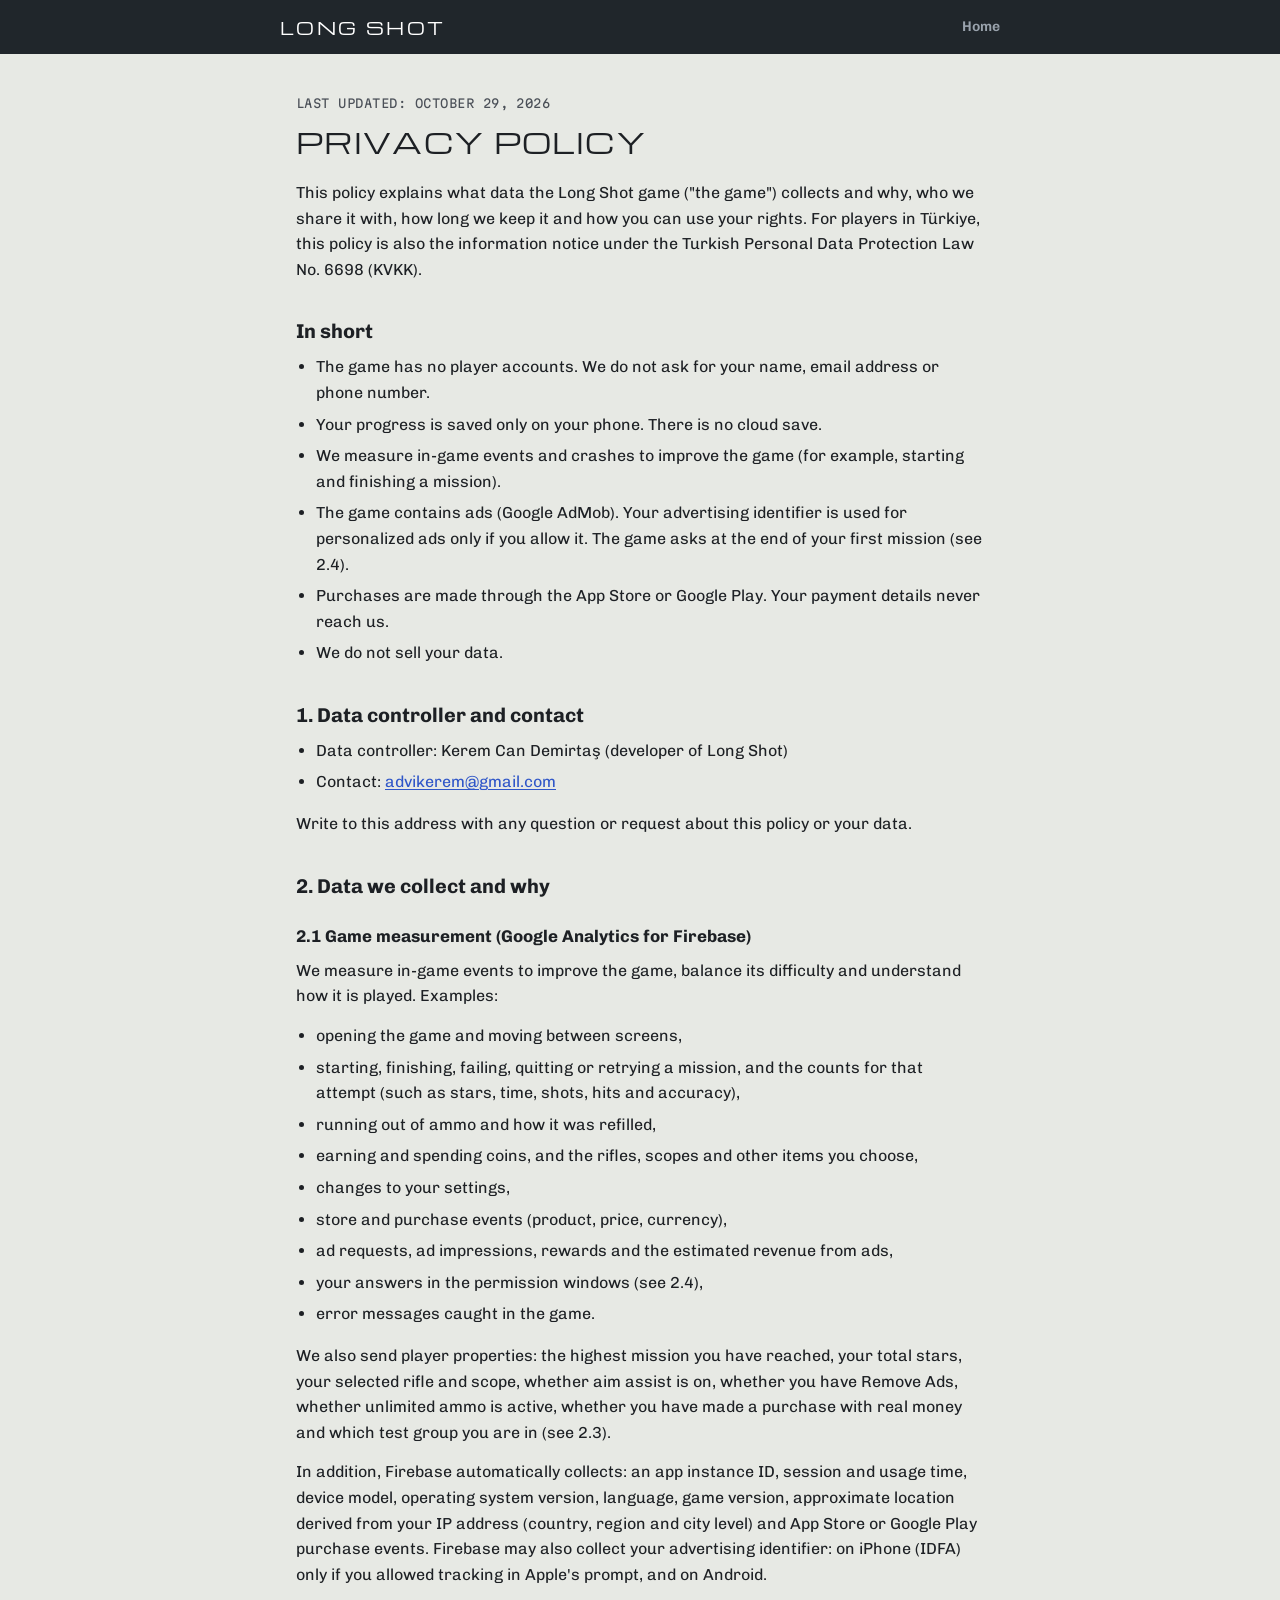
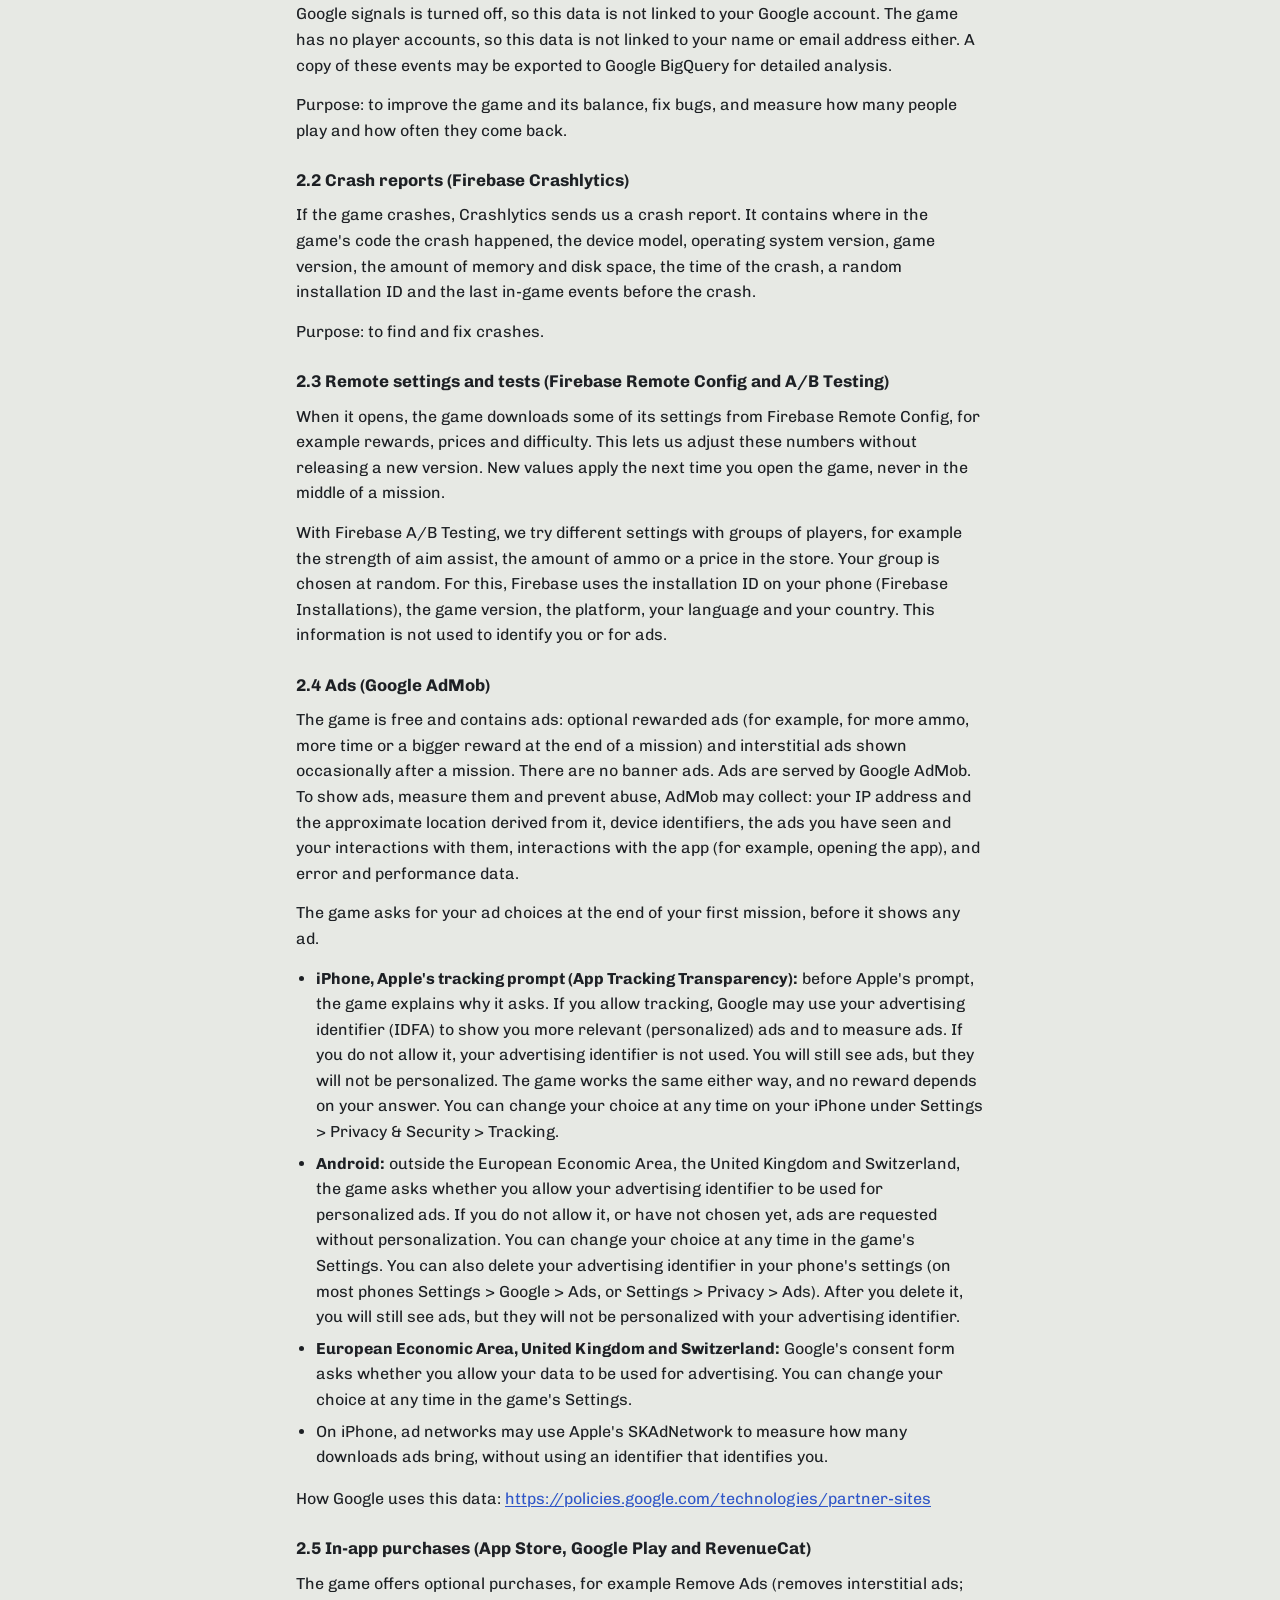
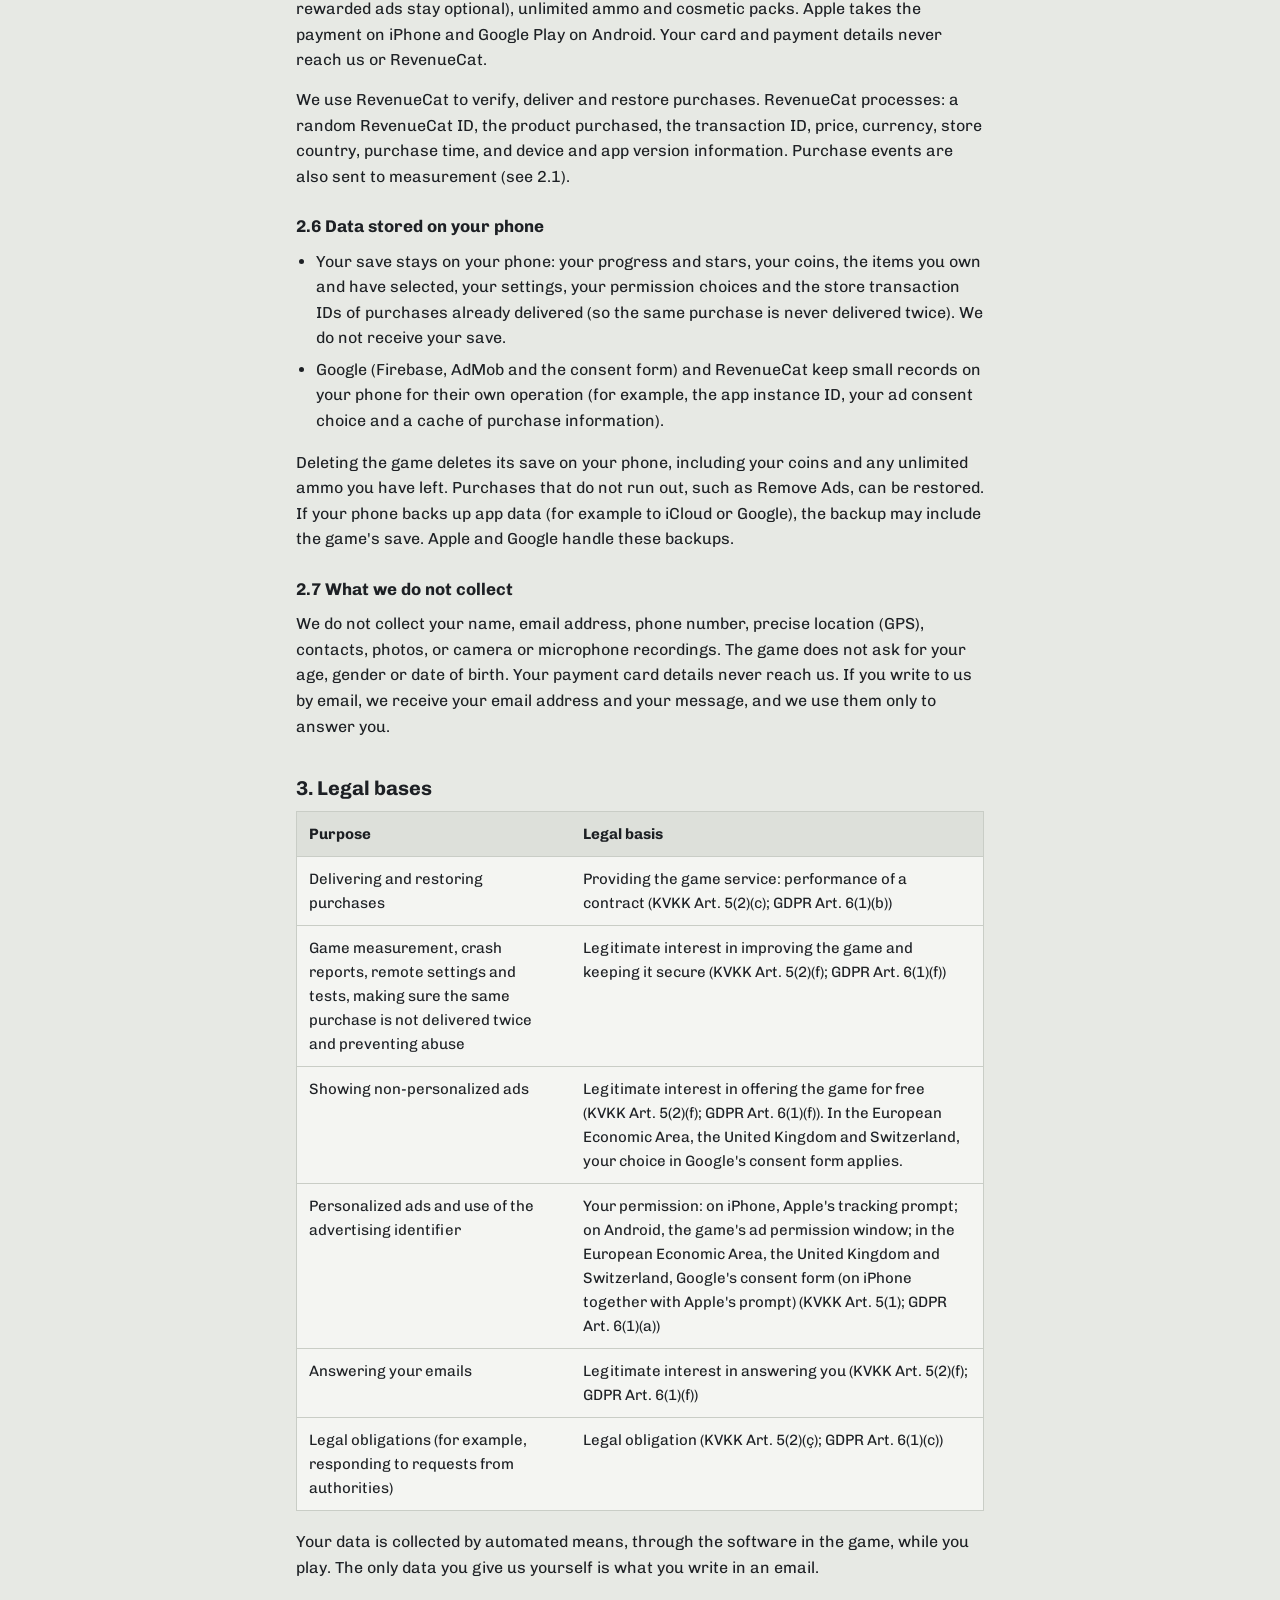
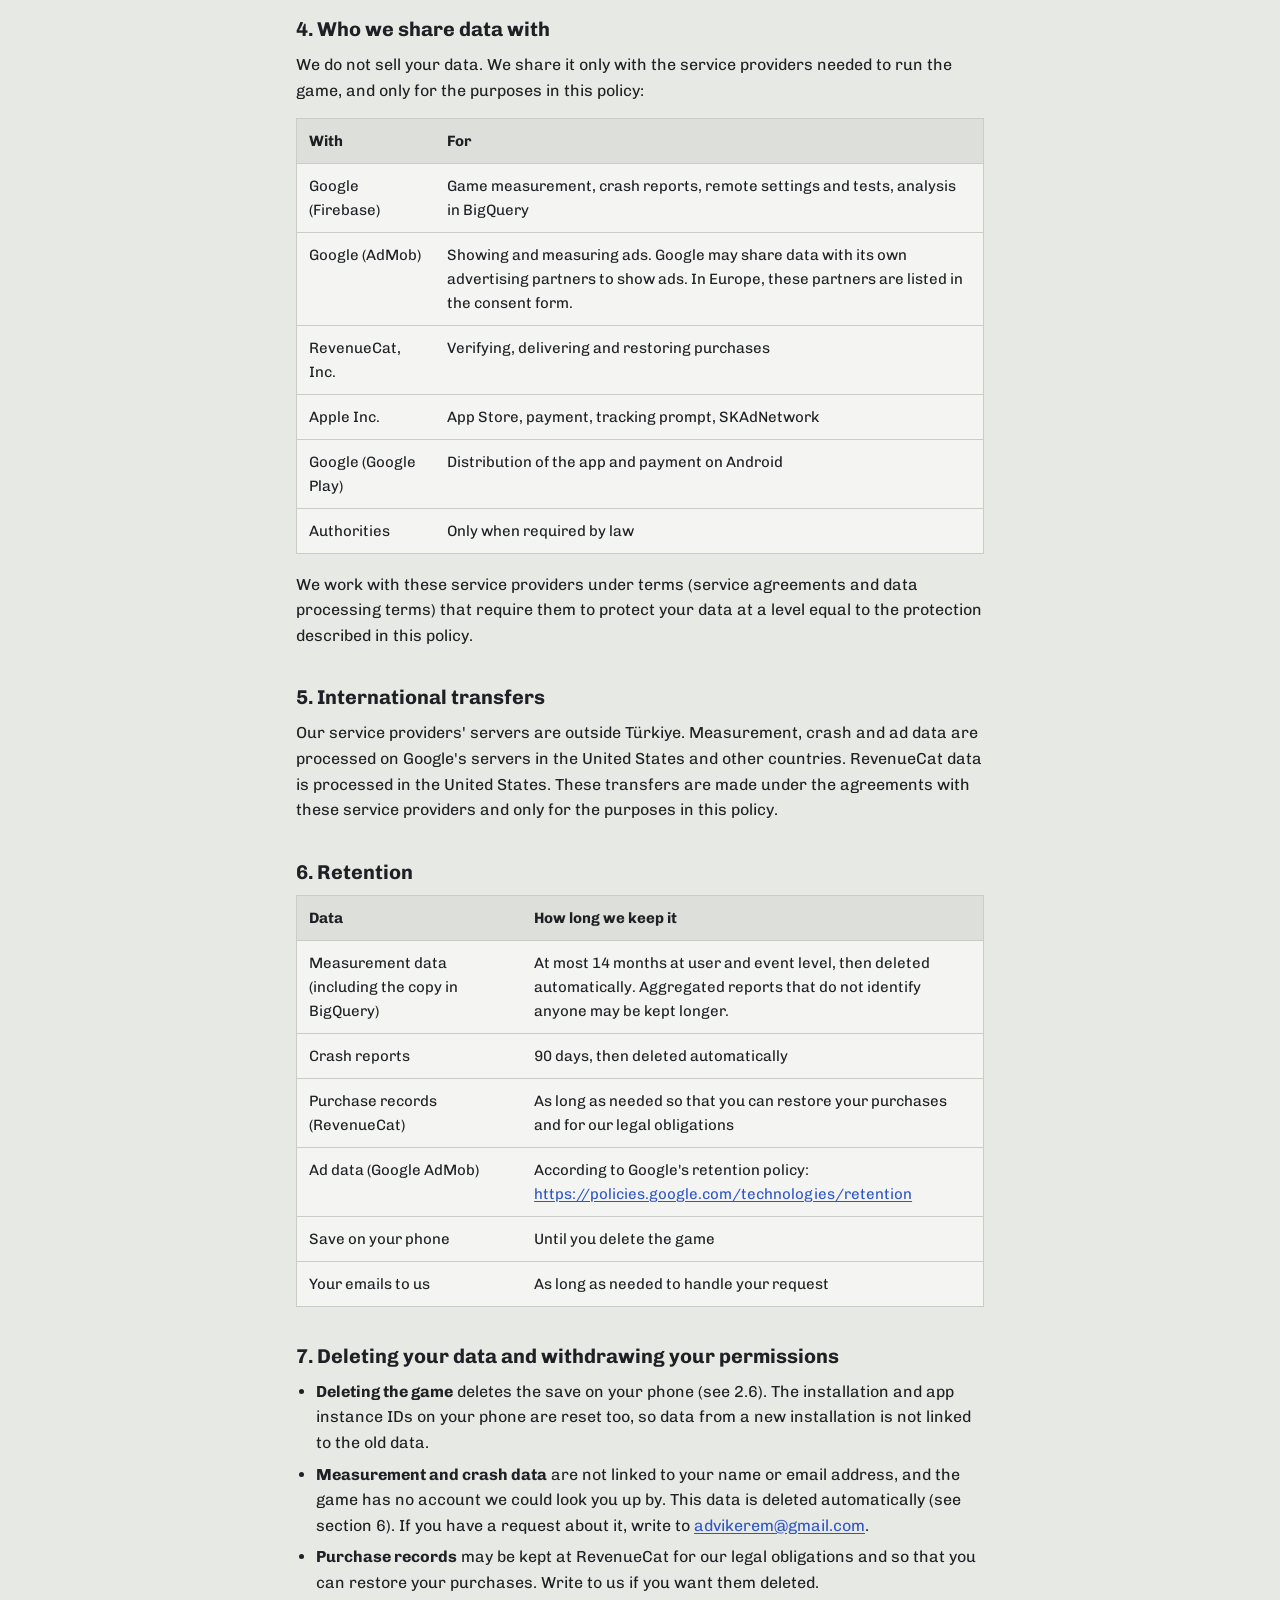
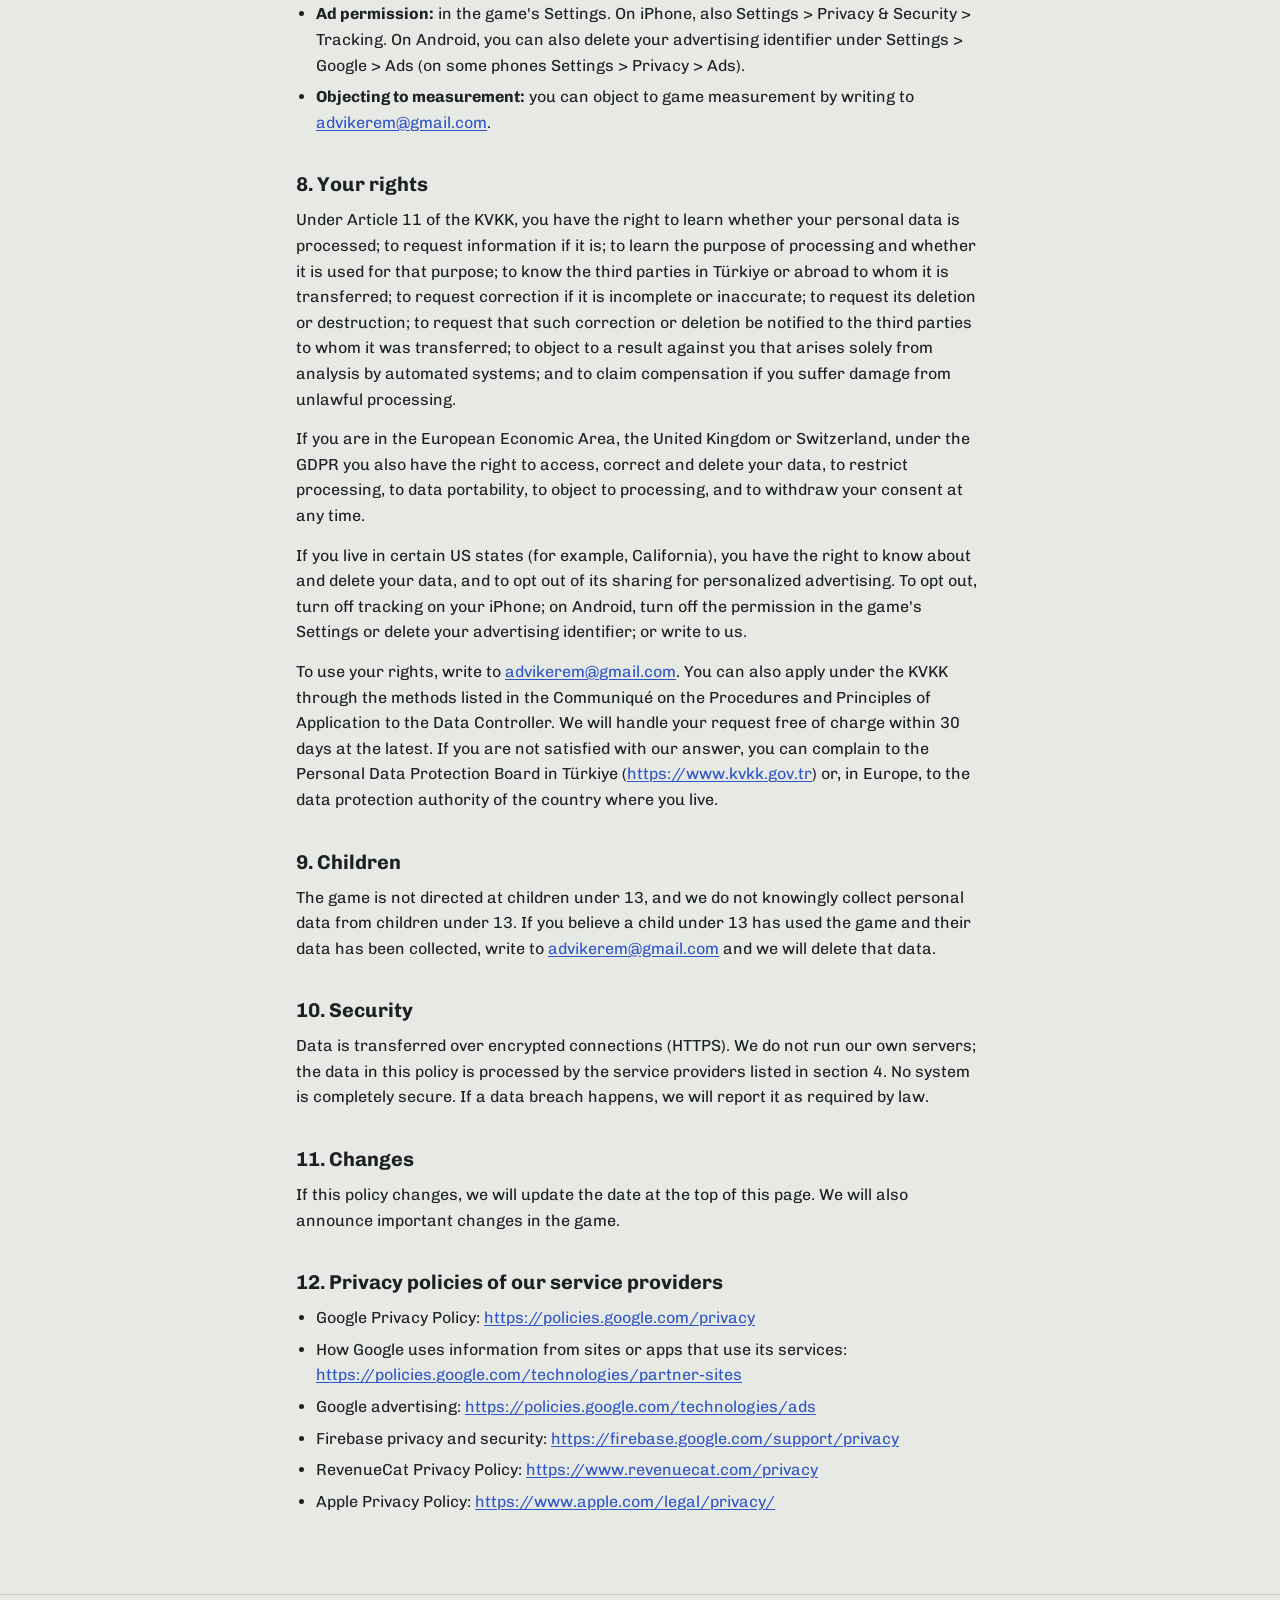
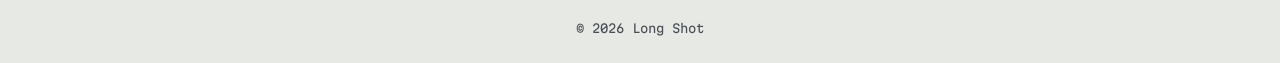
==== privacy.html @ 5db8bda0 "Long Shot belge sitesi: gizlilik, destek, künye Co-Authored-By: Claude Opus 5.5 <noreply@anthropic.c" ====
<!DOCTYPE html>
<html lang="en">
<head>
<meta charset="UTF-8">
<meta name="viewport" content="width=device-width, initial-scale=1, viewport-fit=cover">
<title>Long Shot Privacy Policy</title>
<link rel="preconnect" href="https://fonts.googleapis.com">
<link rel="preconnect" href="https://fonts.gstatic.com" crossorigin>
<link href="https://fonts.googleapis.com/css2?family=Chivo:wght@400;700&family=Martian+Mono:wght@400&family=Michroma&display=swap" rel="stylesheet">
<link rel="stylesheet" href="./style.css">
</head>
<body>
  <div class="topbar">
    <div class="topbar-inner">
      <a class="logo" href="./index.html">LONG SHOT</a>
      <a class="back" href="./index.html">Home</a>
    </div>
  </div>
  <div class="wrap">
    <p class="meta">Last updated: October 29, 2026</p>
    <h1>Privacy Policy</h1>
    <p>This policy explains what data the Long Shot game ("the game") collects and why, who we share it with, how long we keep it and how you can use your rights. For players in Türkiye, this policy is also the information notice under the Turkish Personal Data Protection Law No. 6698 (KVKK).</p>

    <h2>In short</h2>
    <ul>
      <li>The game has no player accounts. We do not ask for your name, email address or phone number.</li>
      <li>Your progress is saved only on your phone. There is no cloud save.</li>
      <li>We measure in-game events and crashes to improve the game (for example, starting and finishing a mission).</li>
      <li>The game contains ads (Google AdMob). Your advertising identifier is used for personalized ads only if you allow it. The game asks at the end of your first mission (see 2.4).</li>
      <li>Purchases are made through the App Store or Google Play. Your payment details never reach us.</li>
      <li>We do not sell your data.</li>
    </ul>

    <h2>1. Data controller and contact</h2>
    <ul>
      <li>Data controller: Kerem Can Demirtaş (developer of Long Shot)</li>
      <li>Contact: <a href="mailto:advikerem@gmail.com">advikerem@gmail.com</a></li>
    </ul>
    <p>Write to this address with any question or request about this policy or your data.</p>

    <h2>2. Data we collect and why</h2>

    <h3>2.1 Game measurement (Google Analytics for Firebase)</h3>
    <p>We measure in-game events to improve the game, balance its difficulty and understand how it is played. Examples:</p>
    <ul>
      <li>opening the game and moving between screens,</li>
      <li>starting, finishing, failing, quitting or retrying a mission, and the counts for that attempt (such as stars, time, shots, hits and accuracy),</li>
      <li>running out of ammo and how it was refilled,</li>
      <li>earning and spending coins, and the rifles, scopes and other items you choose,</li>
      <li>changes to your settings,</li>
      <li>store and purchase events (product, price, currency),</li>
      <li>ad requests, ad impressions, rewards and the estimated revenue from ads,</li>
      <li>your answers in the permission windows (see 2.4),</li>
      <li>error messages caught in the game.</li>
    </ul>
    <p>We also send player properties: the highest mission you have reached, your total stars, your selected rifle and scope, whether aim assist is on, whether you have Remove Ads, whether unlimited ammo is active, whether you have made a purchase with real money and which test group you are in (see 2.3).</p>
    <p>In addition, Firebase automatically collects: an app instance ID, session and usage time, device model, operating system version, language, game version, approximate location derived from your IP address (country, region and city level) and App Store or Google Play purchase events. Firebase may also collect your advertising identifier: on iPhone (IDFA) only if you allowed tracking in Apple's prompt, and on Android.</p>
    <p>Google signals is turned off, so this data is not linked to your Google account. The game has no player accounts, so this data is not linked to your name or email address either. A copy of these events may be exported to Google BigQuery for detailed analysis.</p>
    <p>Purpose: to improve the game and its balance, fix bugs, and measure how many people play and how often they come back.</p>

    <h3>2.2 Crash reports (Firebase Crashlytics)</h3>
    <p>If the game crashes, Crashlytics sends us a crash report. It contains where in the game's code the crash happened, the device model, operating system version, game version, the amount of memory and disk space, the time of the crash, a random installation ID and the last in-game events before the crash.</p>
    <p>Purpose: to find and fix crashes.</p>

    <h3>2.3 Remote settings and tests (Firebase Remote Config and A/B Testing)</h3>
    <p>When it opens, the game downloads some of its settings from Firebase Remote Config, for example rewards, prices and difficulty. This lets us adjust these numbers without releasing a new version. New values apply the next time you open the game, never in the middle of a mission.</p>
    <p>With Firebase A/B Testing, we try different settings with groups of players, for example the strength of aim assist, the amount of ammo or a price in the store. Your group is chosen at random. For this, Firebase uses the installation ID on your phone (Firebase Installations), the game version, the platform, your language and your country. This information is not used to identify you or for ads.</p>

    <h3>2.4 Ads (Google AdMob)</h3>
    <p>The game is free and contains ads: optional rewarded ads (for example, for more ammo, more time or a bigger reward at the end of a mission) and interstitial ads shown occasionally after a mission. There are no banner ads. Ads are served by Google AdMob. To show ads, measure them and prevent abuse, AdMob may collect: your IP address and the approximate location derived from it, device identifiers, the ads you have seen and your interactions with them, interactions with the app (for example, opening the app), and error and performance data.</p>
    <p>The game asks for your ad choices at the end of your first mission, before it shows any ad.</p>
    <ul>
      <li><strong>iPhone, Apple's tracking prompt (App Tracking Transparency):</strong> before Apple's prompt, the game explains why it asks. If you allow tracking, Google may use your advertising identifier (IDFA) to show you more relevant (personalized) ads and to measure ads. If you do not allow it, your advertising identifier is not used. You will still see ads, but they will not be personalized. The game works the same either way, and no reward depends on your answer. You can change your choice at any time on your iPhone under Settings &gt; Privacy &amp; Security &gt; Tracking.</li>
      <li><strong>Android:</strong> outside the European Economic Area, the United Kingdom and Switzerland, the game asks whether you allow your advertising identifier to be used for personalized ads. If you do not allow it, or have not chosen yet, ads are requested without personalization. You can change your choice at any time in the game's Settings. You can also delete your advertising identifier in your phone's settings (on most phones Settings &gt; Google &gt; Ads, or Settings &gt; Privacy &gt; Ads). After you delete it, you will still see ads, but they will not be personalized with your advertising identifier.</li>
      <li><strong>European Economic Area, United Kingdom and Switzerland:</strong> Google's consent form asks whether you allow your data to be used for advertising. You can change your choice at any time in the game's Settings.</li>
      <li>On iPhone, ad networks may use Apple's SKAdNetwork to measure how many downloads ads bring, without using an identifier that identifies you.</li>
    </ul>
    <p>How Google uses this data: <a href="https://policies.google.com/technologies/partner-sites">https://policies.google.com/technologies/partner-sites</a></p>

    <h3>2.5 In-app purchases (App Store, Google Play and RevenueCat)</h3>
    <p>The game offers optional purchases, for example Remove Ads (removes interstitial ads; rewarded ads stay optional), unlimited ammo and cosmetic packs. Apple takes the payment on iPhone and Google Play on Android. Your card and payment details never reach us or RevenueCat.</p>
    <p>We use RevenueCat to verify, deliver and restore purchases. RevenueCat processes: a random RevenueCat ID, the product purchased, the transaction ID, price, currency, store country, purchase time, and device and app version information. Purchase events are also sent to measurement (see 2.1).</p>

    <h3>2.6 Data stored on your phone</h3>
    <ul>
      <li>Your save stays on your phone: your progress and stars, your coins, the items you own and have selected, your settings, your permission choices and the store transaction IDs of purchases already delivered (so the same purchase is never delivered twice). We do not receive your save.</li>
      <li>Google (Firebase, AdMob and the consent form) and RevenueCat keep small records on your phone for their own operation (for example, the app instance ID, your ad consent choice and a cache of purchase information).</li>
    </ul>
    <p>Deleting the game deletes its save on your phone, including your coins and any unlimited ammo you have left. Purchases that do not run out, such as Remove Ads, can be restored. If your phone backs up app data (for example to iCloud or Google), the backup may include the game's save. Apple and Google handle these backups.</p>

    <h3>2.7 What we do not collect</h3>
    <p>We do not collect your name, email address, phone number, precise location (GPS), contacts, photos, or camera or microphone recordings. The game does not ask for your age, gender or date of birth. Your payment card details never reach us. If you write to us by email, we receive your email address and your message, and we use them only to answer you.</p>

    <h2>3. Legal bases</h2>
    <div class="tablewrap"><table>
      <thead><tr><th>Purpose</th><th>Legal basis</th></tr></thead>
      <tbody>
        <tr><td>Delivering and restoring purchases</td><td>Providing the game service: performance of a contract (KVKK Art. 5(2)(c); GDPR Art. 6(1)(b))</td></tr>
        <tr><td>Game measurement, crash reports, remote settings and tests, making sure the same purchase is not delivered twice and preventing abuse</td><td>Legitimate interest in improving the game and keeping it secure (KVKK Art. 5(2)(f); GDPR Art. 6(1)(f))</td></tr>
        <tr><td>Showing non-personalized ads</td><td>Legitimate interest in offering the game for free (KVKK Art. 5(2)(f); GDPR Art. 6(1)(f)). In the European Economic Area, the United Kingdom and Switzerland, your choice in Google's consent form applies.</td></tr>
        <tr><td>Personalized ads and use of the advertising identifier</td><td>Your permission: on iPhone, Apple's tracking prompt; on Android, the game's ad permission window; in the European Economic Area, the United Kingdom and Switzerland, Google's consent form (on iPhone together with Apple's prompt) (KVKK Art. 5(1); GDPR Art. 6(1)(a))</td></tr>
        <tr><td>Answering your emails</td><td>Legitimate interest in answering you (KVKK Art. 5(2)(f); GDPR Art. 6(1)(f))</td></tr>
        <tr><td>Legal obligations (for example, responding to requests from authorities)</td><td>Legal obligation (KVKK Art. 5(2)(ç); GDPR Art. 6(1)(c))</td></tr>
      </tbody>
    </table></div>
    <p>Your data is collected by automated means, through the software in the game, while you play. The only data you give us yourself is what you write in an email.</p>

    <h2>4. Who we share data with</h2>
    <p>We do not sell your data. We share it only with the service providers needed to run the game, and only for the purposes in this policy:</p>
    <div class="tablewrap"><table>
      <thead><tr><th>With</th><th>For</th></tr></thead>
      <tbody>
        <tr><td>Google (Firebase)</td><td>Game measurement, crash reports, remote settings and tests, analysis in BigQuery</td></tr>
        <tr><td>Google (AdMob)</td><td>Showing and measuring ads. Google may share data with its own advertising partners to show ads. In Europe, these partners are listed in the consent form.</td></tr>
        <tr><td>RevenueCat, Inc.</td><td>Verifying, delivering and restoring purchases</td></tr>
        <tr><td>Apple Inc.</td><td>App Store, payment, tracking prompt, SKAdNetwork</td></tr>
        <tr><td>Google (Google Play)</td><td>Distribution of the app and payment on Android</td></tr>
        <tr><td>Authorities</td><td>Only when required by law</td></tr>
      </tbody>
    </table></div>
    <p>We work with these service providers under terms (service agreements and data processing terms) that require them to protect your data at a level equal to the protection described in this policy.</p>

    <h2>5. International transfers</h2>
    <p>Our service providers' servers are outside Türkiye. Measurement, crash and ad data are processed on Google's servers in the United States and other countries. RevenueCat data is processed in the United States. These transfers are made under the agreements with these service providers and only for the purposes in this policy.</p>

    <h2>6. Retention</h2>
    <div class="tablewrap"><table>
      <thead><tr><th>Data</th><th>How long we keep it</th></tr></thead>
      <tbody>
        <tr><td>Measurement data (including the copy in BigQuery)</td><td>At most 14 months at user and event level, then deleted automatically. Aggregated reports that do not identify anyone may be kept longer.</td></tr>
        <tr><td>Crash reports</td><td>90 days, then deleted automatically</td></tr>
        <tr><td>Purchase records (RevenueCat)</td><td>As long as needed so that you can restore your purchases and for our legal obligations</td></tr>
        <tr><td>Ad data (Google AdMob)</td><td>According to Google's retention policy: <a href="https://policies.google.com/technologies/retention">https://policies.google.com/technologies/retention</a></td></tr>
        <tr><td>Save on your phone</td><td>Until you delete the game</td></tr>
        <tr><td>Your emails to us</td><td>As long as needed to handle your request</td></tr>
      </tbody>
    </table></div>

    <h2>7. Deleting your data and withdrawing your permissions</h2>
    <ul>
      <li><strong>Deleting the game</strong> deletes the save on your phone (see 2.6). The installation and app instance IDs on your phone are reset too, so data from a new installation is not linked to the old data.</li>
      <li><strong>Measurement and crash data</strong> are not linked to your name or email address, and the game has no account we could look you up by. This data is deleted automatically (see section 6). If you have a request about it, write to <a href="mailto:advikerem@gmail.com">advikerem@gmail.com</a>.</li>
      <li><strong>Purchase records</strong> may be kept at RevenueCat for our legal obligations and so that you can restore your purchases. Write to us if you want them deleted.</li>
      <li><strong>Ad permission:</strong> in the game's Settings. On iPhone, also Settings &gt; Privacy &amp; Security &gt; Tracking. On Android, you can also delete your advertising identifier under Settings &gt; Google &gt; Ads (on some phones Settings &gt; Privacy &gt; Ads).</li>
      <li><strong>Objecting to measurement:</strong> you can object to game measurement by writing to <a href="mailto:advikerem@gmail.com">advikerem@gmail.com</a>.</li>
    </ul>

    <h2>8. Your rights</h2>
    <p>Under Article 11 of the KVKK, you have the right to learn whether your personal data is processed; to request information if it is; to learn the purpose of processing and whether it is used for that purpose; to know the third parties in Türkiye or abroad to whom it is transferred; to request correction if it is incomplete or inaccurate; to request its deletion or destruction; to request that such correction or deletion be notified to the third parties to whom it was transferred; to object to a result against you that arises solely from analysis by automated systems; and to claim compensation if you suffer damage from unlawful processing.</p>
    <p>If you are in the European Economic Area, the United Kingdom or Switzerland, under the GDPR you also have the right to access, correct and delete your data, to restrict processing, to data portability, to object to processing, and to withdraw your consent at any time.</p>
    <p>If you live in certain US states (for example, California), you have the right to know about and delete your data, and to opt out of its sharing for personalized advertising. To opt out, turn off tracking on your iPhone; on Android, turn off the permission in the game's Settings or delete your advertising identifier; or write to us.</p>
    <p>To use your rights, write to <a href="mailto:advikerem@gmail.com">advikerem@gmail.com</a>. You can also apply under the KVKK through the methods listed in the Communiqué on the Procedures and Principles of Application to the Data Controller. We will handle your request free of charge within 30 days at the latest. If you are not satisfied with our answer, you can complain to the Personal Data Protection Board in Türkiye (<a href="https://www.kvkk.gov.tr">https://www.kvkk.gov.tr</a>) or, in Europe, to the data protection authority of the country where you live.</p>

    <h2>9. Children</h2>
    <p>The game is not directed at children under 13, and we do not knowingly collect personal data from children under 13. If you believe a child under 13 has used the game and their data has been collected, write to <a href="mailto:advikerem@gmail.com">advikerem@gmail.com</a> and we will delete that data.</p>

    <h2>10. Security</h2>
    <p>Data is transferred over encrypted connections (HTTPS). We do not run our own servers; the data in this policy is processed by the service providers listed in section 4. No system is completely secure. If a data breach happens, we will report it as required by law.</p>

    <h2>11. Changes</h2>
    <p>If this policy changes, we will update the date at the top of this page. We will also announce important changes in the game.</p>

    <h2>12. Privacy policies of our service providers</h2>
    <ul>
      <li>Google Privacy Policy: <a href="https://policies.google.com/privacy">https://policies.google.com/privacy</a></li>
      <li>How Google uses information from sites or apps that use its services: <a href="https://policies.google.com/technologies/partner-sites">https://policies.google.com/technologies/partner-sites</a></li>
      <li>Google advertising: <a href="https://policies.google.com/technologies/ads">https://policies.google.com/technologies/ads</a></li>
      <li>Firebase privacy and security: <a href="https://firebase.google.com/support/privacy">https://firebase.google.com/support/privacy</a></li>
      <li>RevenueCat Privacy Policy: <a href="https://www.revenuecat.com/privacy">https://www.revenuecat.com/privacy</a></li>
      <li>Apple Privacy Policy: <a href="https://www.apple.com/legal/privacy/">https://www.apple.com/legal/privacy/</a></li>
    </ul>
  </div>
  <footer>© 2026 Long Shot</footer>
</body>
</html>
---- style.css ----
:root{
  --kagit:#e7e9e4;
  --kagit-acik:#f4f5f2;
  --cizgi:#c9cdc6;
  --murekkep:#1d2024;
  --soluk:#4b5058;
  --plaka:#20262b;
  --titan:#9aa3ad;
  --kobalt:#2f56c8;
  --fD:"Michroma",Arial,sans-serif;
  --fU:"Chivo","Helvetica Neue",Arial,sans-serif;
  --fM:"Martian Mono",ui-monospace,Menlo,monospace;
}
*{box-sizing:border-box;margin:0;padding:0}
html{-webkit-text-size-adjust:100%}
body{font-family:var(--fU);background:var(--kagit);color:var(--murekkep);line-height:1.6;min-height:100vh;display:flex;flex-direction:column}
.topbar{background:var(--plaka);padding:16px max(16px,env(safe-area-inset-right)) 16px max(16px,env(safe-area-inset-left))}
.topbar-inner{max-width:720px;margin:0 auto;display:flex;align-items:center;justify-content:space-between;gap:16px}
.logo{font-family:var(--fD);font-size:17px;letter-spacing:.14em;color:#fff;text-decoration:none;line-height:1}
.back{font-size:14px;color:var(--titan);text-decoration:none;font-weight:600}
.back:hover{color:#fff}
.wrap{max-width:720px;margin:0 auto;padding:40px max(16px,env(safe-area-inset-right)) 64px max(16px,env(safe-area-inset-left));width:100%;flex:1}
h1{font-family:var(--fD);font-weight:400;font-size:clamp(21px,5.6vw,28px);letter-spacing:.04em;text-transform:uppercase;line-height:1.3;margin-bottom:20px}
h2{font-size:20px;font-weight:700;margin-top:36px;margin-bottom:10px;line-height:1.3}
h3{font-size:17px;font-weight:700;margin-top:24px;margin-bottom:8px}
p{font-size:16px;margin-bottom:14px}
ul{margin:0 0 16px 20px}
li{font-size:16px;margin-bottom:6px}
a{color:var(--kobalt);text-decoration:underline;text-underline-offset:2px;overflow-wrap:anywhere}
strong{font-weight:700}
.meta{font-family:var(--fM);font-size:12px;letter-spacing:.04em;color:var(--soluk);margin-bottom:10px;text-transform:uppercase}
.lede{font-size:17px;color:var(--soluk);margin-bottom:8px}
.tablewrap{overflow-x:auto;margin:8px 0 18px}
table{border-collapse:collapse;width:100%;font-size:15px;background:var(--kagit-acik);border:1px solid var(--cizgi)}
th,td{text-align:left;vertical-align:top;padding:10px 12px;border-bottom:1px solid var(--cizgi)}
th{font-weight:700;background:#dde0da}
.cards{display:grid;gap:12px;margin:28px 0}
.card{background:var(--kagit-acik);border:1px solid var(--cizgi);border-radius:4px;padding:20px;text-decoration:none;color:inherit;display:flex;align-items:center;gap:14px}
.card:hover{border-color:var(--murekkep)}
.card-text{flex:1}
.card h2{font-size:17px;margin:0 0 2px}
.card p{font-size:14px;color:var(--soluk);margin:0}
.arrow{font-size:20px;color:var(--soluk)}
.mail{display:inline-block;background:var(--plaka);color:#fff;text-decoration:none;border-radius:4px;padding:14px 20px;margin:8px 0 24px;font-weight:700}
.mail small{display:block;font-family:var(--fM);color:var(--titan);font-weight:400;font-size:13px;margin-top:2px}
.qa{margin-bottom:18px}
.credit{list-style:none;margin:0 0 8px 0}
.credit li{background:var(--kagit-acik);border:1px solid var(--cizgi);border-radius:4px;padding:12px 14px;margin-bottom:8px;font-size:15px}
.credit .t{font-weight:700}
.credit .src{display:block;font-family:var(--fM);font-size:12px;margin-top:2px}
.credit .lic{display:block;color:var(--soluk);font-size:14px}
.note{font-size:15px;color:var(--soluk)}
footer{margin-top:auto;padding:24px 16px;text-align:center;color:var(--soluk);font-family:var(--fM);font-size:12px;border-top:1px solid var(--cizgi)}
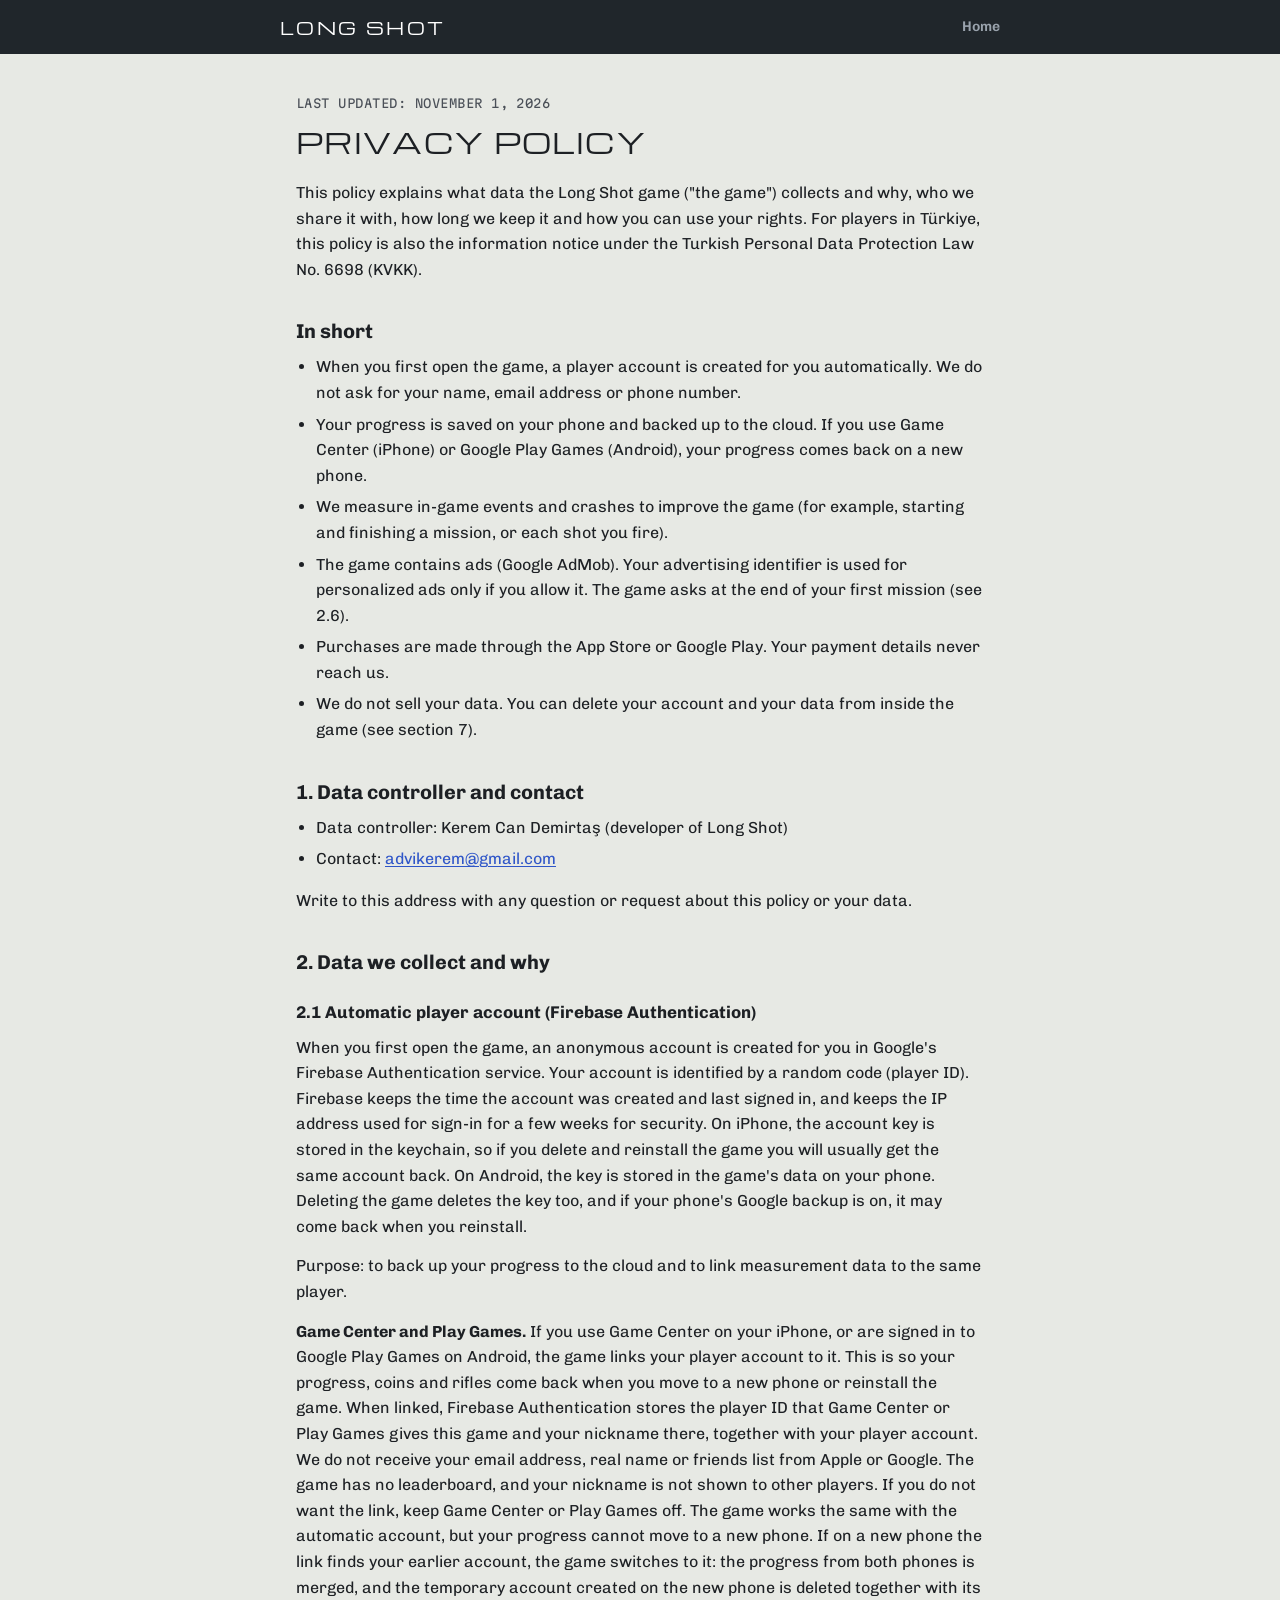
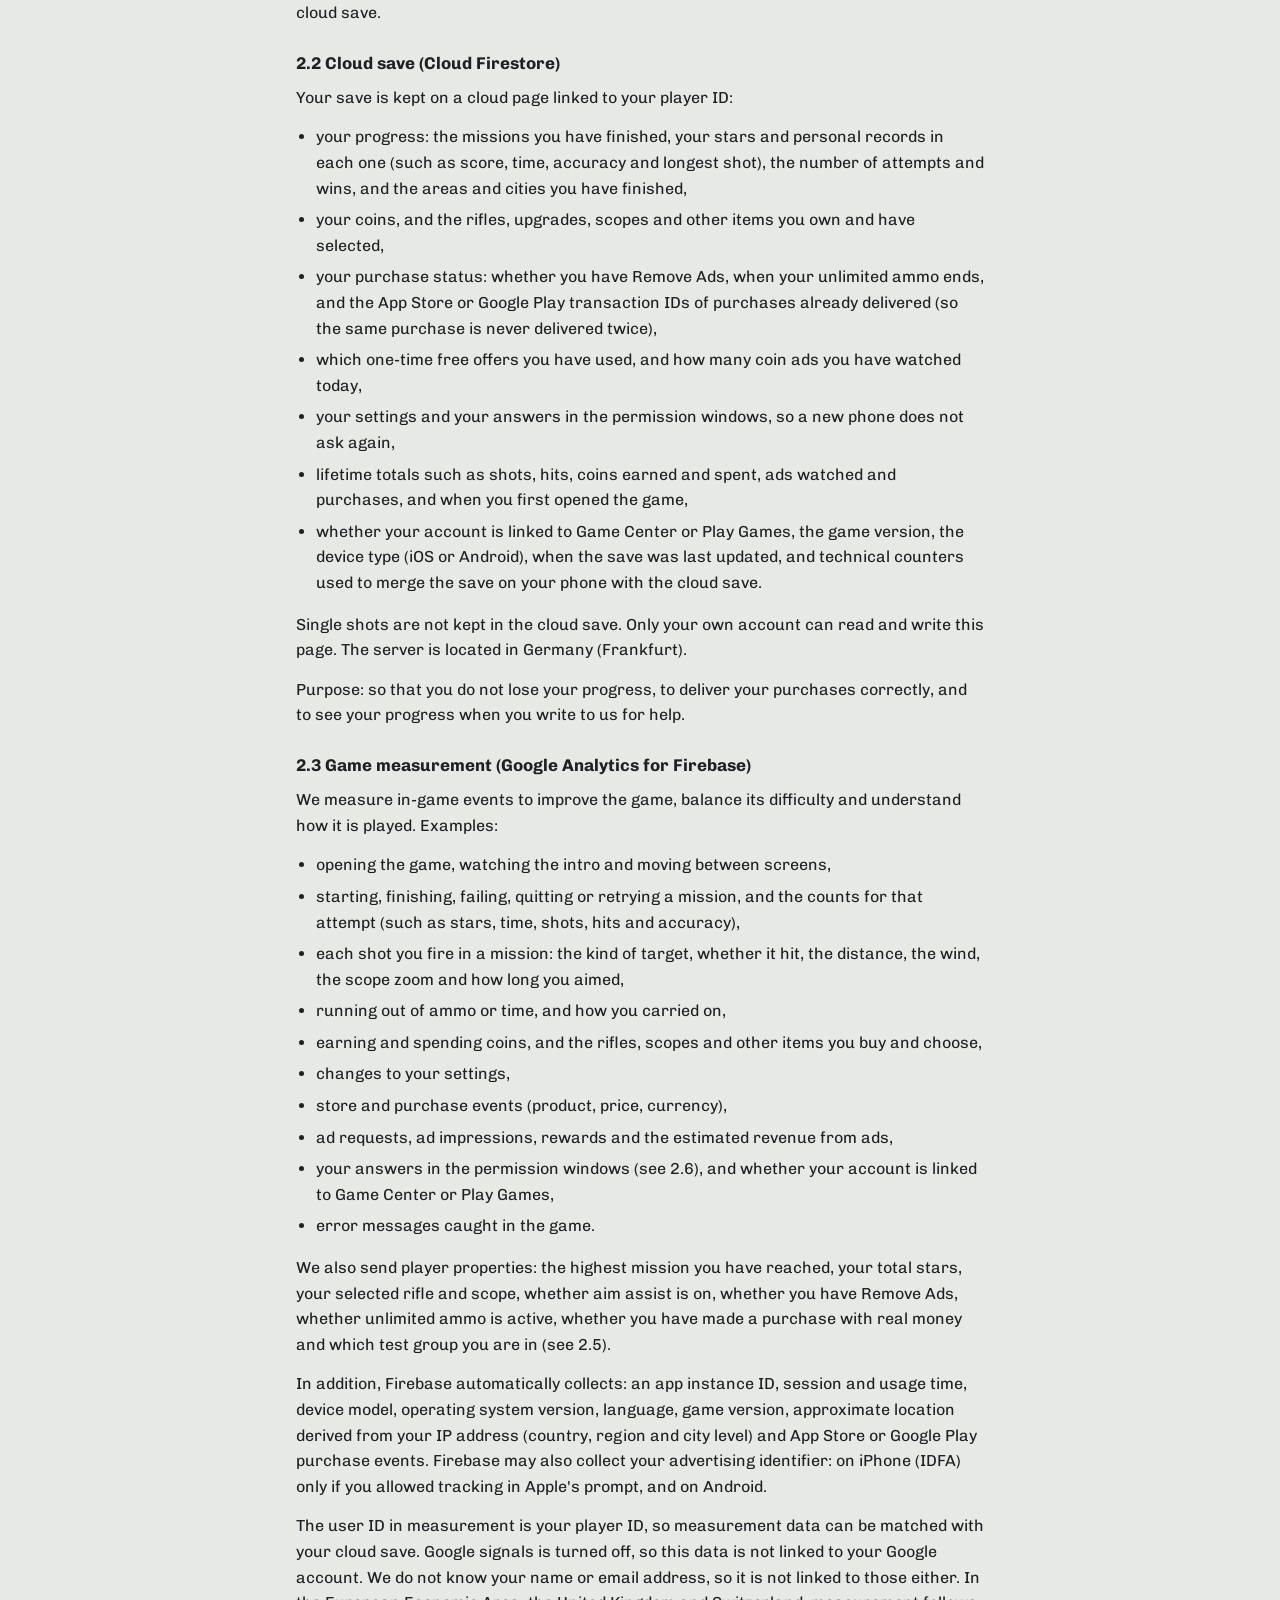
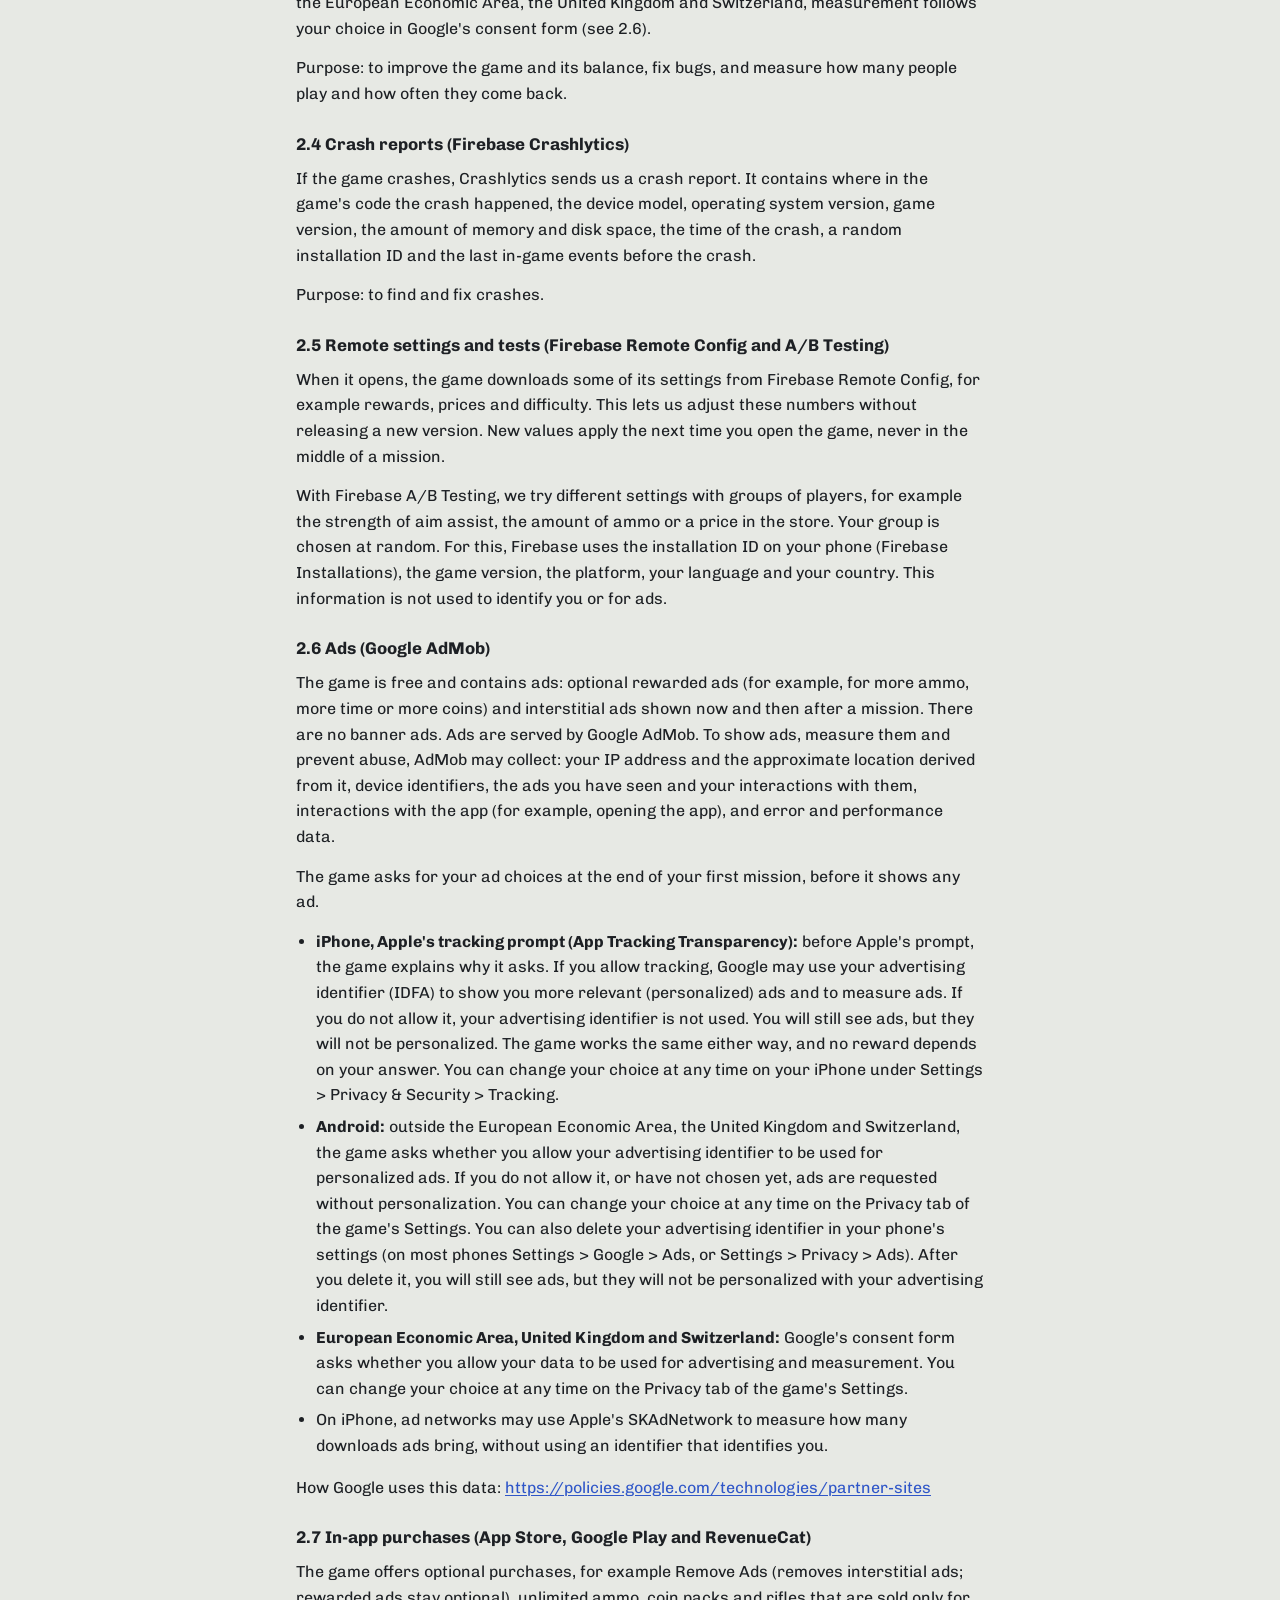
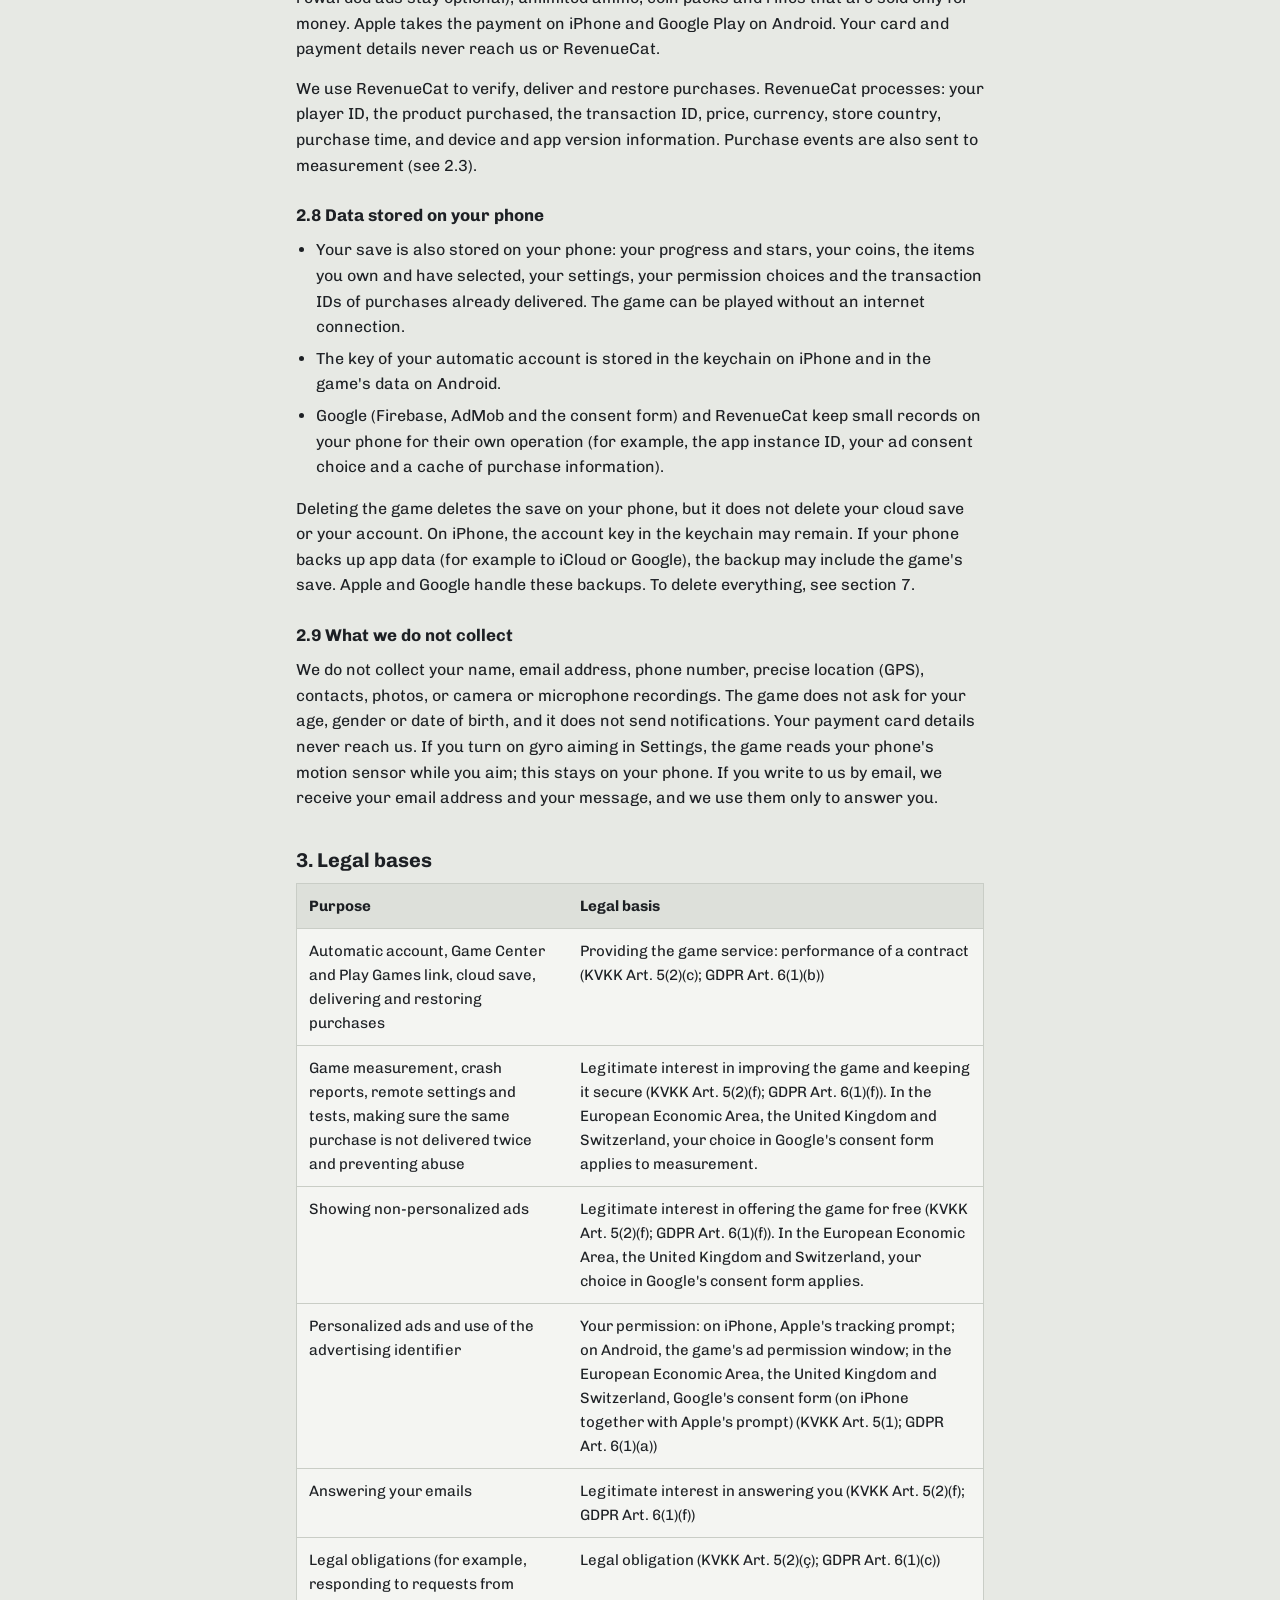
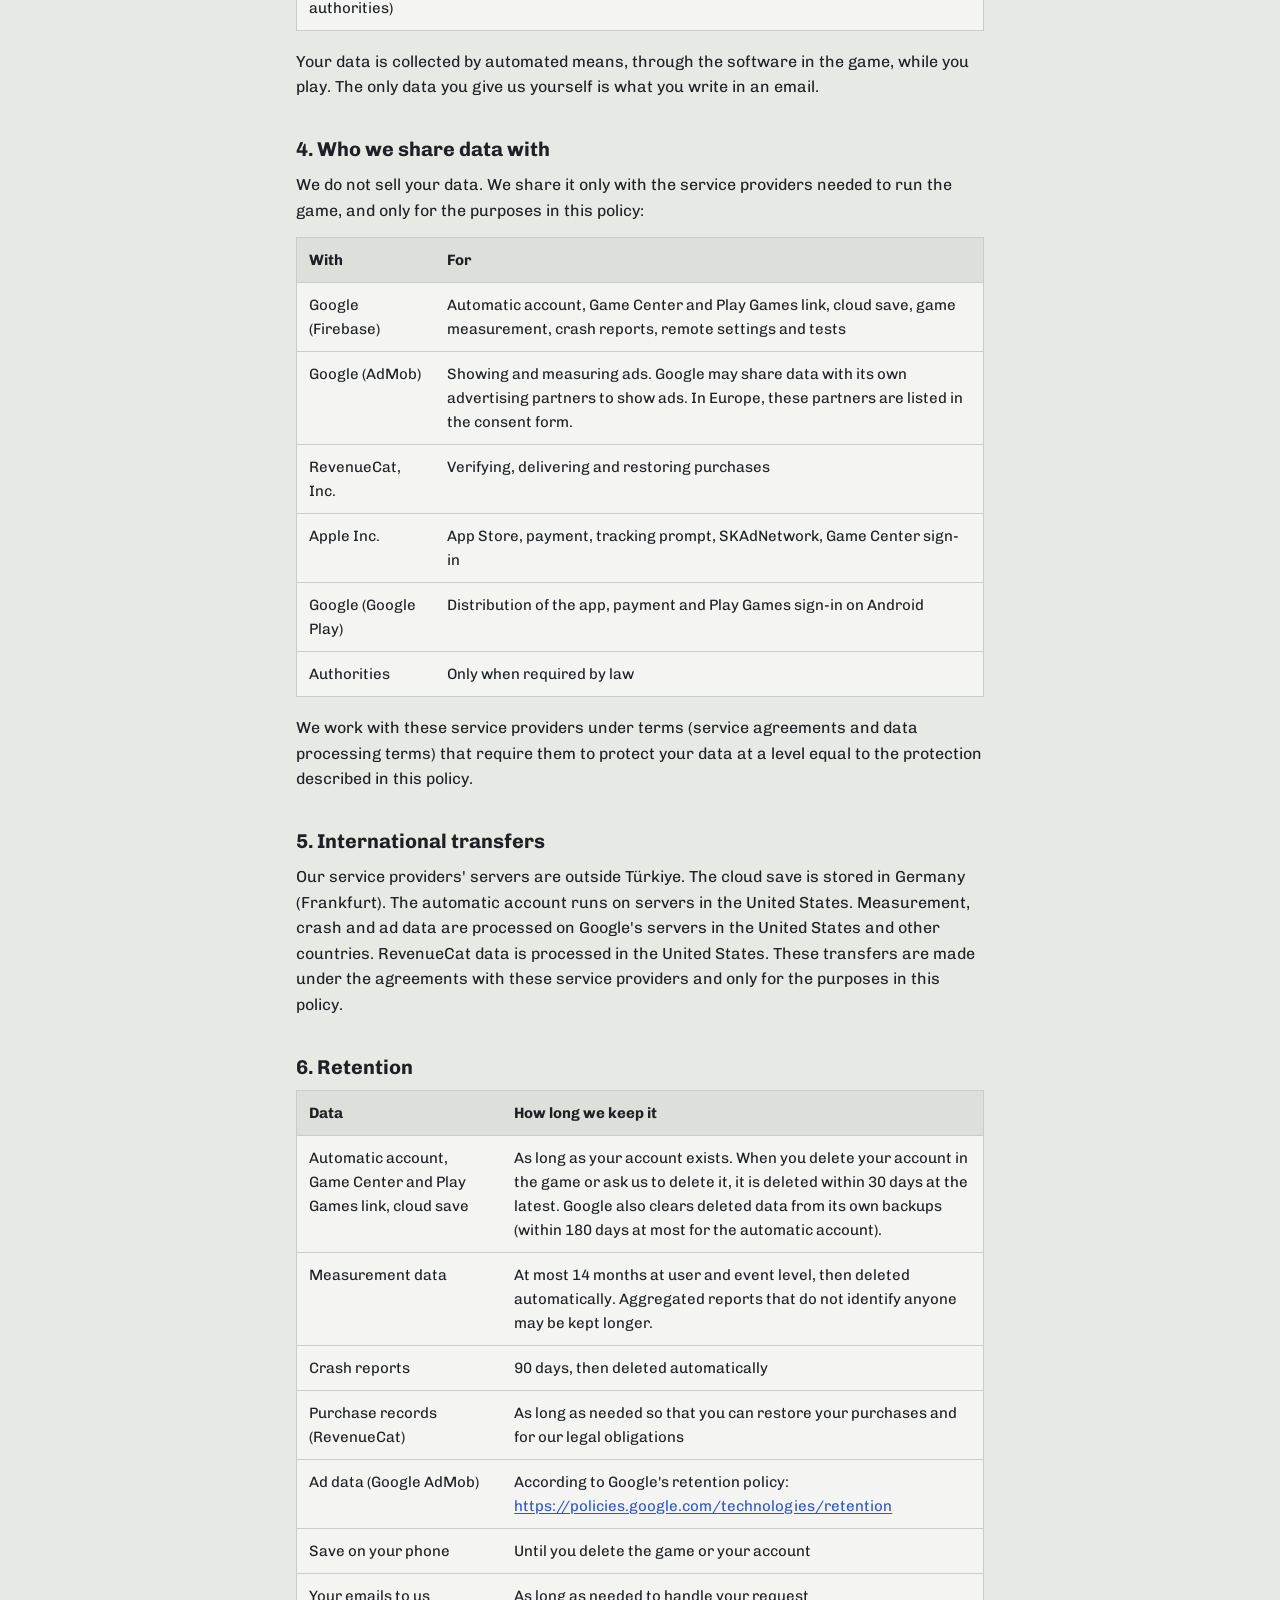
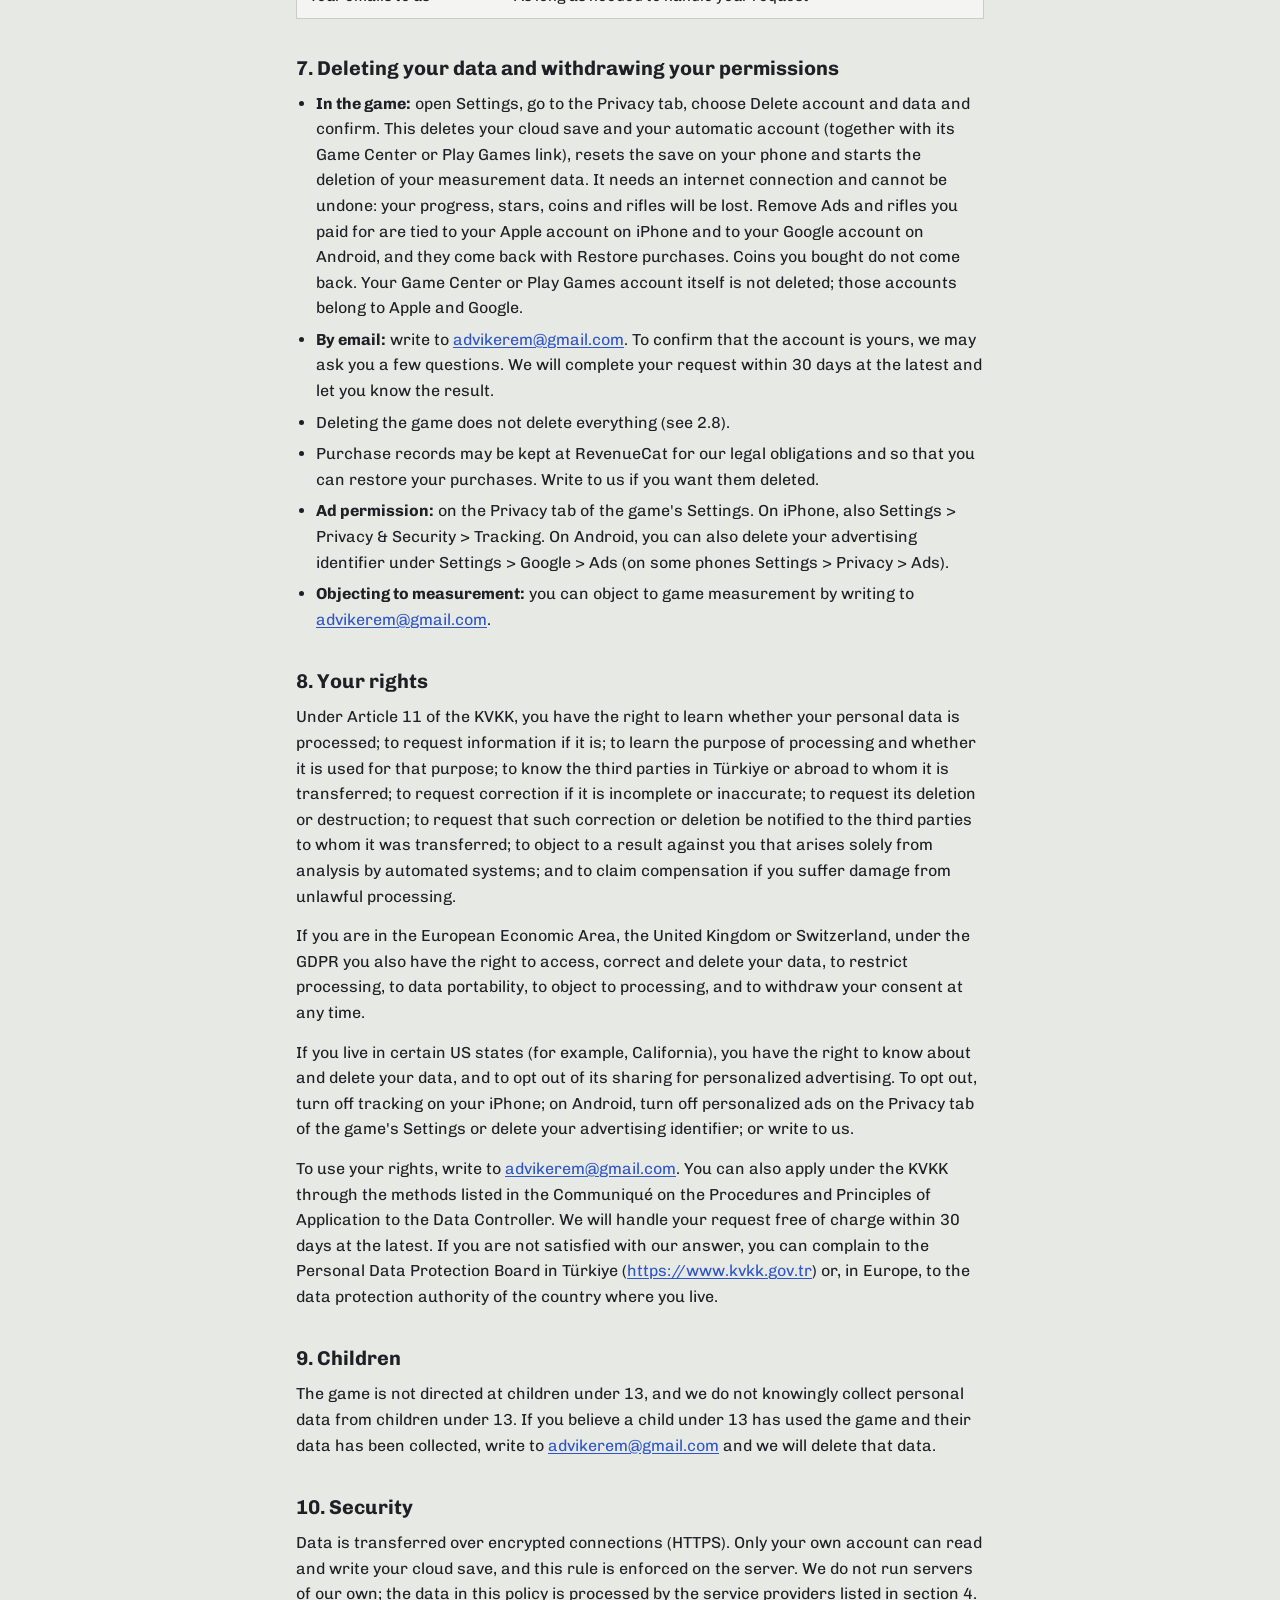
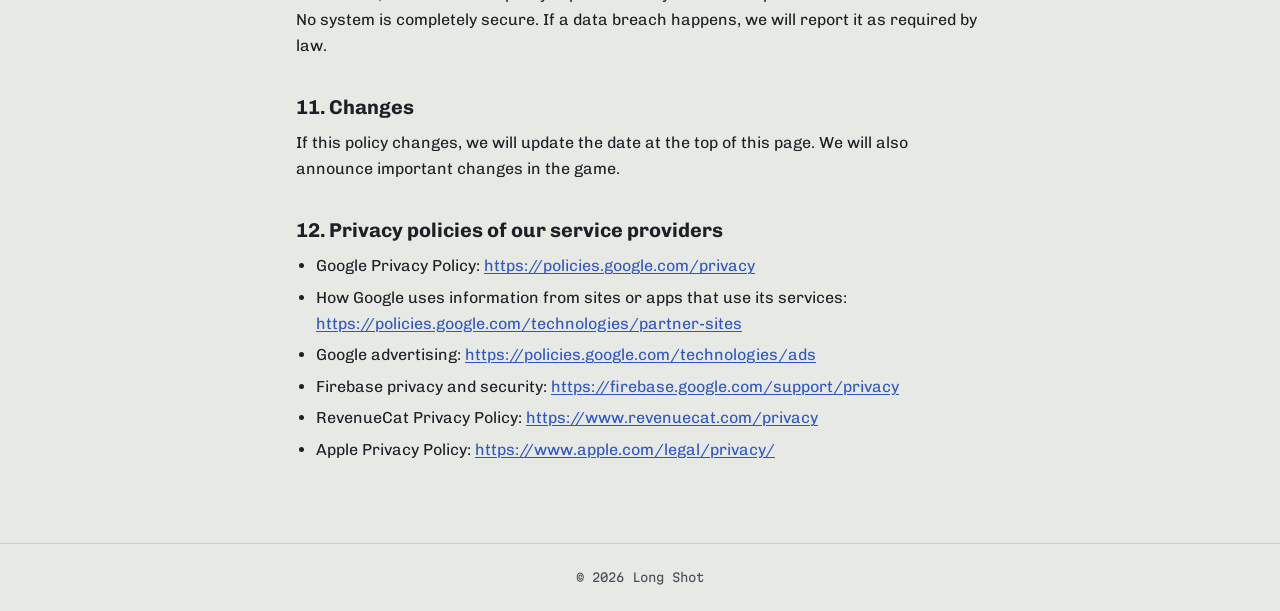
==== commit 1cf15518: "1 Kasım: hesap ve bulut kaydı, her atışın ölçümü, coin paketleri; destek soruları; künye oyundaki 31" ====
--- a/privacy.html
+++ b/privacy.html
@@ -17,18 +17,18 @@
     </div>
   </div>
   <div class="wrap">
-    <p class="meta">Last updated: October 29, 2026</p>
+    <p class="meta">Last updated: November 1, 2026</p>
     <h1>Privacy Policy</h1>
     <p>This policy explains what data the Long Shot game ("the game") collects and why, who we share it with, how long we keep it and how you can use your rights. For players in Türkiye, this policy is also the information notice under the Turkish Personal Data Protection Law No. 6698 (KVKK).</p>
 
     <h2>In short</h2>
     <ul>
-      <li>The game has no player accounts. We do not ask for your name, email address or phone number.</li>
-      <li>Your progress is saved only on your phone. There is no cloud save.</li>
-      <li>We measure in-game events and crashes to improve the game (for example, starting and finishing a mission).</li>
-      <li>The game contains ads (Google AdMob). Your advertising identifier is used for personalized ads only if you allow it. The game asks at the end of your first mission (see 2.4).</li>
+      <li>When you first open the game, a player account is created for you automatically. We do not ask for your name, email address or phone number.</li>
+      <li>Your progress is saved on your phone and backed up to the cloud. If you use Game Center (iPhone) or Google Play Games (Android), your progress comes back on a new phone.</li>
+      <li>We measure in-game events and crashes to improve the game (for example, starting and finishing a mission, or each shot you fire).</li>
+      <li>The game contains ads (Google AdMob). Your advertising identifier is used for personalized ads only if you allow it. The game asks at the end of your first mission (see 2.6).</li>
       <li>Purchases are made through the App Store or Google Play. Your payment details never reach us.</li>
-      <li>We do not sell your data.</li>
+      <li>We do not sell your data. You can delete your account and your data from inside the game (see section 7).</li>
     </ul>
 
     <h2>1. Data controller and contact</h2>
@@ -40,63 +40,84 @@
 
     <h2>2. Data we collect and why</h2>
 
-    <h3>2.1 Game measurement (Google Analytics for Firebase)</h3>
+    <h3>2.1 Automatic player account (Firebase Authentication)</h3>
+    <p>When you first open the game, an anonymous account is created for you in Google's Firebase Authentication service. Your account is identified by a random code (player ID). Firebase keeps the time the account was created and last signed in, and keeps the IP address used for sign-in for a few weeks for security. On iPhone, the account key is stored in the keychain, so if you delete and reinstall the game you will usually get the same account back. On Android, the key is stored in the game's data on your phone. Deleting the game deletes the key too, and if your phone's Google backup is on, it may come back when you reinstall.</p>
+    <p>Purpose: to back up your progress to the cloud and to link measurement data to the same player.</p>
+    <p><strong>Game Center and Play Games.</strong> If you use Game Center on your iPhone, or are signed in to Google Play Games on Android, the game links your player account to it. This is so your progress, coins and rifles come back when you move to a new phone or reinstall the game. When linked, Firebase Authentication stores the player ID that Game Center or Play Games gives this game and your nickname there, together with your player account. We do not receive your email address, real name or friends list from Apple or Google. The game has no leaderboard, and your nickname is not shown to other players. If you do not want the link, keep Game Center or Play Games off. The game works the same with the automatic account, but your progress cannot move to a new phone. If on a new phone the link finds your earlier account, the game switches to it: the progress from both phones is merged, and the temporary account created on the new phone is deleted together with its cloud save.</p>
+
+    <h3>2.2 Cloud save (Cloud Firestore)</h3>
+    <p>Your save is kept on a cloud page linked to your player ID:</p>
+    <ul>
+      <li>your progress: the missions you have finished, your stars and personal records in each one (such as score, time, accuracy and longest shot), the number of attempts and wins, and the areas and cities you have finished,</li>
+      <li>your coins, and the rifles, upgrades, scopes and other items you own and have selected,</li>
+      <li>your purchase status: whether you have Remove Ads, when your unlimited ammo ends, and the App Store or Google Play transaction IDs of purchases already delivered (so the same purchase is never delivered twice),</li>
+      <li>which one-time free offers you have used, and how many coin ads you have watched today,</li>
+      <li>your settings and your answers in the permission windows, so a new phone does not ask again,</li>
+      <li>lifetime totals such as shots, hits, coins earned and spent, ads watched and purchases, and when you first opened the game,</li>
+      <li>whether your account is linked to Game Center or Play Games, the game version, the device type (iOS or Android), when the save was last updated, and technical counters used to merge the save on your phone with the cloud save.</li>
+    </ul>
+    <p>Single shots are not kept in the cloud save. Only your own account can read and write this page. The server is located in Germany (Frankfurt).</p>
+    <p>Purpose: so that you do not lose your progress, to deliver your purchases correctly, and to see your progress when you write to us for help.</p>
+
+    <h3>2.3 Game measurement (Google Analytics for Firebase)</h3>
     <p>We measure in-game events to improve the game, balance its difficulty and understand how it is played. Examples:</p>
     <ul>
-      <li>opening the game and moving between screens,</li>
+      <li>opening the game, watching the intro and moving between screens,</li>
       <li>starting, finishing, failing, quitting or retrying a mission, and the counts for that attempt (such as stars, time, shots, hits and accuracy),</li>
-      <li>running out of ammo and how it was refilled,</li>
-      <li>earning and spending coins, and the rifles, scopes and other items you choose,</li>
+      <li>each shot you fire in a mission: the kind of target, whether it hit, the distance, the wind, the scope zoom and how long you aimed,</li>
+      <li>running out of ammo or time, and how you carried on,</li>
+      <li>earning and spending coins, and the rifles, scopes and other items you buy and choose,</li>
       <li>changes to your settings,</li>
       <li>store and purchase events (product, price, currency),</li>
       <li>ad requests, ad impressions, rewards and the estimated revenue from ads,</li>
-      <li>your answers in the permission windows (see 2.4),</li>
+      <li>your answers in the permission windows (see 2.6), and whether your account is linked to Game Center or Play Games,</li>
       <li>error messages caught in the game.</li>
     </ul>
-    <p>We also send player properties: the highest mission you have reached, your total stars, your selected rifle and scope, whether aim assist is on, whether you have Remove Ads, whether unlimited ammo is active, whether you have made a purchase with real money and which test group you are in (see 2.3).</p>
+    <p>We also send player properties: the highest mission you have reached, your total stars, your selected rifle and scope, whether aim assist is on, whether you have Remove Ads, whether unlimited ammo is active, whether you have made a purchase with real money and which test group you are in (see 2.5).</p>
     <p>In addition, Firebase automatically collects: an app instance ID, session and usage time, device model, operating system version, language, game version, approximate location derived from your IP address (country, region and city level) and App Store or Google Play purchase events. Firebase may also collect your advertising identifier: on iPhone (IDFA) only if you allowed tracking in Apple's prompt, and on Android.</p>
-    <p>Google signals is turned off, so this data is not linked to your Google account. The game has no player accounts, so this data is not linked to your name or email address either. A copy of these events may be exported to Google BigQuery for detailed analysis.</p>
+    <p>The user ID in measurement is your player ID, so measurement data can be matched with your cloud save. Google signals is turned off, so this data is not linked to your Google account. We do not know your name or email address, so it is not linked to those either. In the European Economic Area, the United Kingdom and Switzerland, measurement follows your choice in Google's consent form (see 2.6).</p>
     <p>Purpose: to improve the game and its balance, fix bugs, and measure how many people play and how often they come back.</p>
 
-    <h3>2.2 Crash reports (Firebase Crashlytics)</h3>
+    <h3>2.4 Crash reports (Firebase Crashlytics)</h3>
     <p>If the game crashes, Crashlytics sends us a crash report. It contains where in the game's code the crash happened, the device model, operating system version, game version, the amount of memory and disk space, the time of the crash, a random installation ID and the last in-game events before the crash.</p>
     <p>Purpose: to find and fix crashes.</p>
 
-    <h3>2.3 Remote settings and tests (Firebase Remote Config and A/B Testing)</h3>
+    <h3>2.5 Remote settings and tests (Firebase Remote Config and A/B Testing)</h3>
     <p>When it opens, the game downloads some of its settings from Firebase Remote Config, for example rewards, prices and difficulty. This lets us adjust these numbers without releasing a new version. New values apply the next time you open the game, never in the middle of a mission.</p>
     <p>With Firebase A/B Testing, we try different settings with groups of players, for example the strength of aim assist, the amount of ammo or a price in the store. Your group is chosen at random. For this, Firebase uses the installation ID on your phone (Firebase Installations), the game version, the platform, your language and your country. This information is not used to identify you or for ads.</p>
 
-    <h3>2.4 Ads (Google AdMob)</h3>
-    <p>The game is free and contains ads: optional rewarded ads (for example, for more ammo, more time or a bigger reward at the end of a mission) and interstitial ads shown occasionally after a mission. There are no banner ads. Ads are served by Google AdMob. To show ads, measure them and prevent abuse, AdMob may collect: your IP address and the approximate location derived from it, device identifiers, the ads you have seen and your interactions with them, interactions with the app (for example, opening the app), and error and performance data.</p>
+    <h3>2.6 Ads (Google AdMob)</h3>
+    <p>The game is free and contains ads: optional rewarded ads (for example, for more ammo, more time or more coins) and interstitial ads shown now and then after a mission. There are no banner ads. Ads are served by Google AdMob. To show ads, measure them and prevent abuse, AdMob may collect: your IP address and the approximate location derived from it, device identifiers, the ads you have seen and your interactions with them, interactions with the app (for example, opening the app), and error and performance data.</p>
     <p>The game asks for your ad choices at the end of your first mission, before it shows any ad.</p>
     <ul>
       <li><strong>iPhone, Apple's tracking prompt (App Tracking Transparency):</strong> before Apple's prompt, the game explains why it asks. If you allow tracking, Google may use your advertising identifier (IDFA) to show you more relevant (personalized) ads and to measure ads. If you do not allow it, your advertising identifier is not used. You will still see ads, but they will not be personalized. The game works the same either way, and no reward depends on your answer. You can change your choice at any time on your iPhone under Settings &gt; Privacy &amp; Security &gt; Tracking.</li>
-      <li><strong>Android:</strong> outside the European Economic Area, the United Kingdom and Switzerland, the game asks whether you allow your advertising identifier to be used for personalized ads. If you do not allow it, or have not chosen yet, ads are requested without personalization. You can change your choice at any time in the game's Settings. You can also delete your advertising identifier in your phone's settings (on most phones Settings &gt; Google &gt; Ads, or Settings &gt; Privacy &gt; Ads). After you delete it, you will still see ads, but they will not be personalized with your advertising identifier.</li>
-      <li><strong>European Economic Area, United Kingdom and Switzerland:</strong> Google's consent form asks whether you allow your data to be used for advertising. You can change your choice at any time in the game's Settings.</li>
+      <li><strong>Android:</strong> outside the European Economic Area, the United Kingdom and Switzerland, the game asks whether you allow your advertising identifier to be used for personalized ads. If you do not allow it, or have not chosen yet, ads are requested without personalization. You can change your choice at any time on the Privacy tab of the game's Settings. You can also delete your advertising identifier in your phone's settings (on most phones Settings &gt; Google &gt; Ads, or Settings &gt; Privacy &gt; Ads). After you delete it, you will still see ads, but they will not be personalized with your advertising identifier.</li>
+      <li><strong>European Economic Area, United Kingdom and Switzerland:</strong> Google's consent form asks whether you allow your data to be used for advertising and measurement. You can change your choice at any time on the Privacy tab of the game's Settings.</li>
       <li>On iPhone, ad networks may use Apple's SKAdNetwork to measure how many downloads ads bring, without using an identifier that identifies you.</li>
     </ul>
     <p>How Google uses this data: <a href="https://policies.google.com/technologies/partner-sites">https://policies.google.com/technologies/partner-sites</a></p>
 
-    <h3>2.5 In-app purchases (App Store, Google Play and RevenueCat)</h3>
-    <p>The game offers optional purchases, for example Remove Ads (removes interstitial ads; rewarded ads stay optional), unlimited ammo and cosmetic packs. Apple takes the payment on iPhone and Google Play on Android. Your card and payment details never reach us or RevenueCat.</p>
-    <p>We use RevenueCat to verify, deliver and restore purchases. RevenueCat processes: a random RevenueCat ID, the product purchased, the transaction ID, price, currency, store country, purchase time, and device and app version information. Purchase events are also sent to measurement (see 2.1).</p>
+    <h3>2.7 In-app purchases (App Store, Google Play and RevenueCat)</h3>
+    <p>The game offers optional purchases, for example Remove Ads (removes interstitial ads; rewarded ads stay optional), unlimited ammo, coin packs and rifles that are sold only for money. Apple takes the payment on iPhone and Google Play on Android. Your card and payment details never reach us or RevenueCat.</p>
+    <p>We use RevenueCat to verify, deliver and restore purchases. RevenueCat processes: your player ID, the product purchased, the transaction ID, price, currency, store country, purchase time, and device and app version information. Purchase events are also sent to measurement (see 2.3).</p>
 
-    <h3>2.6 Data stored on your phone</h3>
+    <h3>2.8 Data stored on your phone</h3>
     <ul>
-      <li>Your save stays on your phone: your progress and stars, your coins, the items you own and have selected, your settings, your permission choices and the store transaction IDs of purchases already delivered (so the same purchase is never delivered twice). We do not receive your save.</li>
+      <li>Your save is also stored on your phone: your progress and stars, your coins, the items you own and have selected, your settings, your permission choices and the transaction IDs of purchases already delivered. The game can be played without an internet connection.</li>
+      <li>The key of your automatic account is stored in the keychain on iPhone and in the game's data on Android.</li>
       <li>Google (Firebase, AdMob and the consent form) and RevenueCat keep small records on your phone for their own operation (for example, the app instance ID, your ad consent choice and a cache of purchase information).</li>
     </ul>
-    <p>Deleting the game deletes its save on your phone, including your coins and any unlimited ammo you have left. Purchases that do not run out, such as Remove Ads, can be restored. If your phone backs up app data (for example to iCloud or Google), the backup may include the game's save. Apple and Google handle these backups.</p>
+    <p>Deleting the game deletes the save on your phone, but it does not delete your cloud save or your account. On iPhone, the account key in the keychain may remain. If your phone backs up app data (for example to iCloud or Google), the backup may include the game's save. Apple and Google handle these backups. To delete everything, see section 7.</p>
 
-    <h3>2.7 What we do not collect</h3>
-    <p>We do not collect your name, email address, phone number, precise location (GPS), contacts, photos, or camera or microphone recordings. The game does not ask for your age, gender or date of birth. Your payment card details never reach us. If you write to us by email, we receive your email address and your message, and we use them only to answer you.</p>
+    <h3>2.9 What we do not collect</h3>
+    <p>We do not collect your name, email address, phone number, precise location (GPS), contacts, photos, or camera or microphone recordings. The game does not ask for your age, gender or date of birth, and it does not send notifications. Your payment card details never reach us. If you turn on gyro aiming in Settings, the game reads your phone's motion sensor while you aim; this stays on your phone. If you write to us by email, we receive your email address and your message, and we use them only to answer you.</p>
 
     <h2>3. Legal bases</h2>
     <div class="tablewrap"><table>
       <thead><tr><th>Purpose</th><th>Legal basis</th></tr></thead>
       <tbody>
-        <tr><td>Delivering and restoring purchases</td><td>Providing the game service: performance of a contract (KVKK Art. 5(2)(c); GDPR Art. 6(1)(b))</td></tr>
-        <tr><td>Game measurement, crash reports, remote settings and tests, making sure the same purchase is not delivered twice and preventing abuse</td><td>Legitimate interest in improving the game and keeping it secure (KVKK Art. 5(2)(f); GDPR Art. 6(1)(f))</td></tr>
+        <tr><td>Automatic account, Game Center and Play Games link, cloud save, delivering and restoring purchases</td><td>Providing the game service: performance of a contract (KVKK Art. 5(2)(c); GDPR Art. 6(1)(b))</td></tr>
+        <tr><td>Game measurement, crash reports, remote settings and tests, making sure the same purchase is not delivered twice and preventing abuse</td><td>Legitimate interest in improving the game and keeping it secure (KVKK Art. 5(2)(f); GDPR Art. 6(1)(f)). In the European Economic Area, the United Kingdom and Switzerland, your choice in Google's consent form applies to measurement.</td></tr>
         <tr><td>Showing non-personalized ads</td><td>Legitimate interest in offering the game for free (KVKK Art. 5(2)(f); GDPR Art. 6(1)(f)). In the European Economic Area, the United Kingdom and Switzerland, your choice in Google's consent form applies.</td></tr>
         <tr><td>Personalized ads and use of the advertising identifier</td><td>Your permission: on iPhone, Apple's tracking prompt; on Android, the game's ad permission window; in the European Economic Area, the United Kingdom and Switzerland, Google's consent form (on iPhone together with Apple's prompt) (KVKK Art. 5(1); GDPR Art. 6(1)(a))</td></tr>
         <tr><td>Answering your emails</td><td>Legitimate interest in answering you (KVKK Art. 5(2)(f); GDPR Art. 6(1)(f))</td></tr>
@@ -110,52 +131,54 @@
     <div class="tablewrap"><table>
       <thead><tr><th>With</th><th>For</th></tr></thead>
       <tbody>
-        <tr><td>Google (Firebase)</td><td>Game measurement, crash reports, remote settings and tests, analysis in BigQuery</td></tr>
+        <tr><td>Google (Firebase)</td><td>Automatic account, Game Center and Play Games link, cloud save, game measurement, crash reports, remote settings and tests</td></tr>
         <tr><td>Google (AdMob)</td><td>Showing and measuring ads. Google may share data with its own advertising partners to show ads. In Europe, these partners are listed in the consent form.</td></tr>
         <tr><td>RevenueCat, Inc.</td><td>Verifying, delivering and restoring purchases</td></tr>
-        <tr><td>Apple Inc.</td><td>App Store, payment, tracking prompt, SKAdNetwork</td></tr>
-        <tr><td>Google (Google Play)</td><td>Distribution of the app and payment on Android</td></tr>
+        <tr><td>Apple Inc.</td><td>App Store, payment, tracking prompt, SKAdNetwork, Game Center sign-in</td></tr>
+        <tr><td>Google (Google Play)</td><td>Distribution of the app, payment and Play Games sign-in on Android</td></tr>
         <tr><td>Authorities</td><td>Only when required by law</td></tr>
       </tbody>
     </table></div>
     <p>We work with these service providers under terms (service agreements and data processing terms) that require them to protect your data at a level equal to the protection described in this policy.</p>
 
     <h2>5. International transfers</h2>
-    <p>Our service providers' servers are outside Türkiye. Measurement, crash and ad data are processed on Google's servers in the United States and other countries. RevenueCat data is processed in the United States. These transfers are made under the agreements with these service providers and only for the purposes in this policy.</p>
+    <p>Our service providers' servers are outside Türkiye. The cloud save is stored in Germany (Frankfurt). The automatic account runs on servers in the United States. Measurement, crash and ad data are processed on Google's servers in the United States and other countries. RevenueCat data is processed in the United States. These transfers are made under the agreements with these service providers and only for the purposes in this policy.</p>
 
     <h2>6. Retention</h2>
     <div class="tablewrap"><table>
       <thead><tr><th>Data</th><th>How long we keep it</th></tr></thead>
       <tbody>
-        <tr><td>Measurement data (including the copy in BigQuery)</td><td>At most 14 months at user and event level, then deleted automatically. Aggregated reports that do not identify anyone may be kept longer.</td></tr>
+        <tr><td>Automatic account, Game Center and Play Games link, cloud save</td><td>As long as your account exists. When you delete your account in the game or ask us to delete it, it is deleted within 30 days at the latest. Google also clears deleted data from its own backups (within 180 days at most for the automatic account).</td></tr>
+        <tr><td>Measurement data</td><td>At most 14 months at user and event level, then deleted automatically. Aggregated reports that do not identify anyone may be kept longer.</td></tr>
         <tr><td>Crash reports</td><td>90 days, then deleted automatically</td></tr>
         <tr><td>Purchase records (RevenueCat)</td><td>As long as needed so that you can restore your purchases and for our legal obligations</td></tr>
         <tr><td>Ad data (Google AdMob)</td><td>According to Google's retention policy: <a href="https://policies.google.com/technologies/retention">https://policies.google.com/technologies/retention</a></td></tr>
-        <tr><td>Save on your phone</td><td>Until you delete the game</td></tr>
+        <tr><td>Save on your phone</td><td>Until you delete the game or your account</td></tr>
         <tr><td>Your emails to us</td><td>As long as needed to handle your request</td></tr>
       </tbody>
     </table></div>
 
     <h2>7. Deleting your data and withdrawing your permissions</h2>
     <ul>
-      <li><strong>Deleting the game</strong> deletes the save on your phone (see 2.6). The installation and app instance IDs on your phone are reset too, so data from a new installation is not linked to the old data.</li>
-      <li><strong>Measurement and crash data</strong> are not linked to your name or email address, and the game has no account we could look you up by. This data is deleted automatically (see section 6). If you have a request about it, write to <a href="mailto:advikerem@gmail.com">advikerem@gmail.com</a>.</li>
-      <li><strong>Purchase records</strong> may be kept at RevenueCat for our legal obligations and so that you can restore your purchases. Write to us if you want them deleted.</li>
-      <li><strong>Ad permission:</strong> in the game's Settings. On iPhone, also Settings &gt; Privacy &amp; Security &gt; Tracking. On Android, you can also delete your advertising identifier under Settings &gt; Google &gt; Ads (on some phones Settings &gt; Privacy &gt; Ads).</li>
+      <li><strong>In the game:</strong> open Settings, go to the Privacy tab, choose Delete account and data and confirm. This deletes your cloud save and your automatic account (together with its Game Center or Play Games link), resets the save on your phone and starts the deletion of your measurement data. It needs an internet connection and cannot be undone: your progress, stars, coins and rifles will be lost. Remove Ads and rifles you paid for are tied to your Apple account on iPhone and to your Google account on Android, and they come back with Restore purchases. Coins you bought do not come back. Your Game Center or Play Games account itself is not deleted; those accounts belong to Apple and Google.</li>
+      <li><strong>By email:</strong> write to <a href="mailto:advikerem@gmail.com">advikerem@gmail.com</a>. To confirm that the account is yours, we may ask you a few questions. We will complete your request within 30 days at the latest and let you know the result.</li>
+      <li>Deleting the game does not delete everything (see 2.8).</li>
+      <li>Purchase records may be kept at RevenueCat for our legal obligations and so that you can restore your purchases. Write to us if you want them deleted.</li>
+      <li><strong>Ad permission:</strong> on the Privacy tab of the game's Settings. On iPhone, also Settings &gt; Privacy &amp; Security &gt; Tracking. On Android, you can also delete your advertising identifier under Settings &gt; Google &gt; Ads (on some phones Settings &gt; Privacy &gt; Ads).</li>
       <li><strong>Objecting to measurement:</strong> you can object to game measurement by writing to <a href="mailto:advikerem@gmail.com">advikerem@gmail.com</a>.</li>
     </ul>
 
     <h2>8. Your rights</h2>
     <p>Under Article 11 of the KVKK, you have the right to learn whether your personal data is processed; to request information if it is; to learn the purpose of processing and whether it is used for that purpose; to know the third parties in Türkiye or abroad to whom it is transferred; to request correction if it is incomplete or inaccurate; to request its deletion or destruction; to request that such correction or deletion be notified to the third parties to whom it was transferred; to object to a result against you that arises solely from analysis by automated systems; and to claim compensation if you suffer damage from unlawful processing.</p>
     <p>If you are in the European Economic Area, the United Kingdom or Switzerland, under the GDPR you also have the right to access, correct and delete your data, to restrict processing, to data portability, to object to processing, and to withdraw your consent at any time.</p>
-    <p>If you live in certain US states (for example, California), you have the right to know about and delete your data, and to opt out of its sharing for personalized advertising. To opt out, turn off tracking on your iPhone; on Android, turn off the permission in the game's Settings or delete your advertising identifier; or write to us.</p>
+    <p>If you live in certain US states (for example, California), you have the right to know about and delete your data, and to opt out of its sharing for personalized advertising. To opt out, turn off tracking on your iPhone; on Android, turn off personalized ads on the Privacy tab of the game's Settings or delete your advertising identifier; or write to us.</p>
     <p>To use your rights, write to <a href="mailto:advikerem@gmail.com">advikerem@gmail.com</a>. You can also apply under the KVKK through the methods listed in the Communiqué on the Procedures and Principles of Application to the Data Controller. We will handle your request free of charge within 30 days at the latest. If you are not satisfied with our answer, you can complain to the Personal Data Protection Board in Türkiye (<a href="https://www.kvkk.gov.tr">https://www.kvkk.gov.tr</a>) or, in Europe, to the data protection authority of the country where you live.</p>
 
     <h2>9. Children</h2>
     <p>The game is not directed at children under 13, and we do not knowingly collect personal data from children under 13. If you believe a child under 13 has used the game and their data has been collected, write to <a href="mailto:advikerem@gmail.com">advikerem@gmail.com</a> and we will delete that data.</p>
 
     <h2>10. Security</h2>
-    <p>Data is transferred over encrypted connections (HTTPS). We do not run our own servers; the data in this policy is processed by the service providers listed in section 4. No system is completely secure. If a data breach happens, we will report it as required by law.</p>
+    <p>Data is transferred over encrypted connections (HTTPS). Only your own account can read and write your cloud save, and this rule is enforced on the server. We do not run servers of our own; the data in this policy is processed by the service providers listed in section 4. No system is completely secure. If a data breach happens, we will report it as required by law.</p>
 
     <h2>11. Changes</h2>
     <p>If this policy changes, we will update the date at the top of this page. We will also announce important changes in the game.</p>
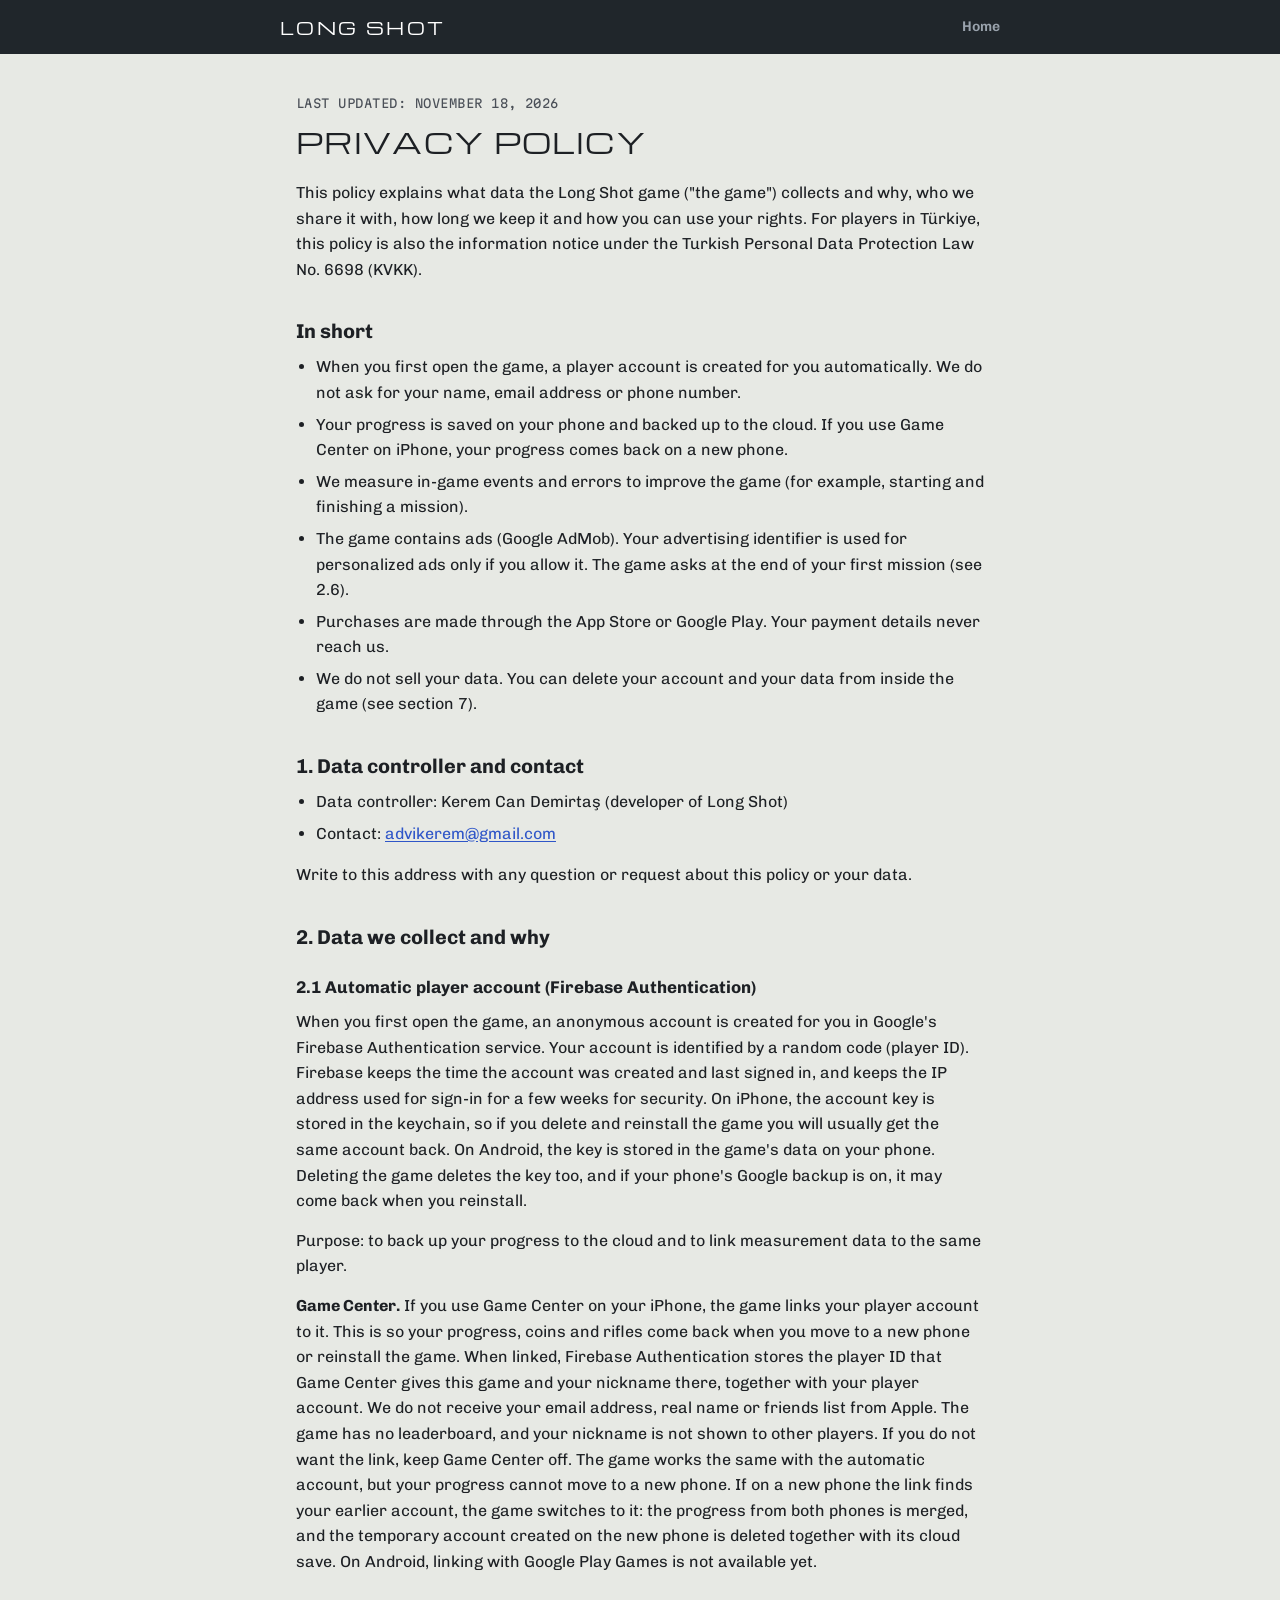
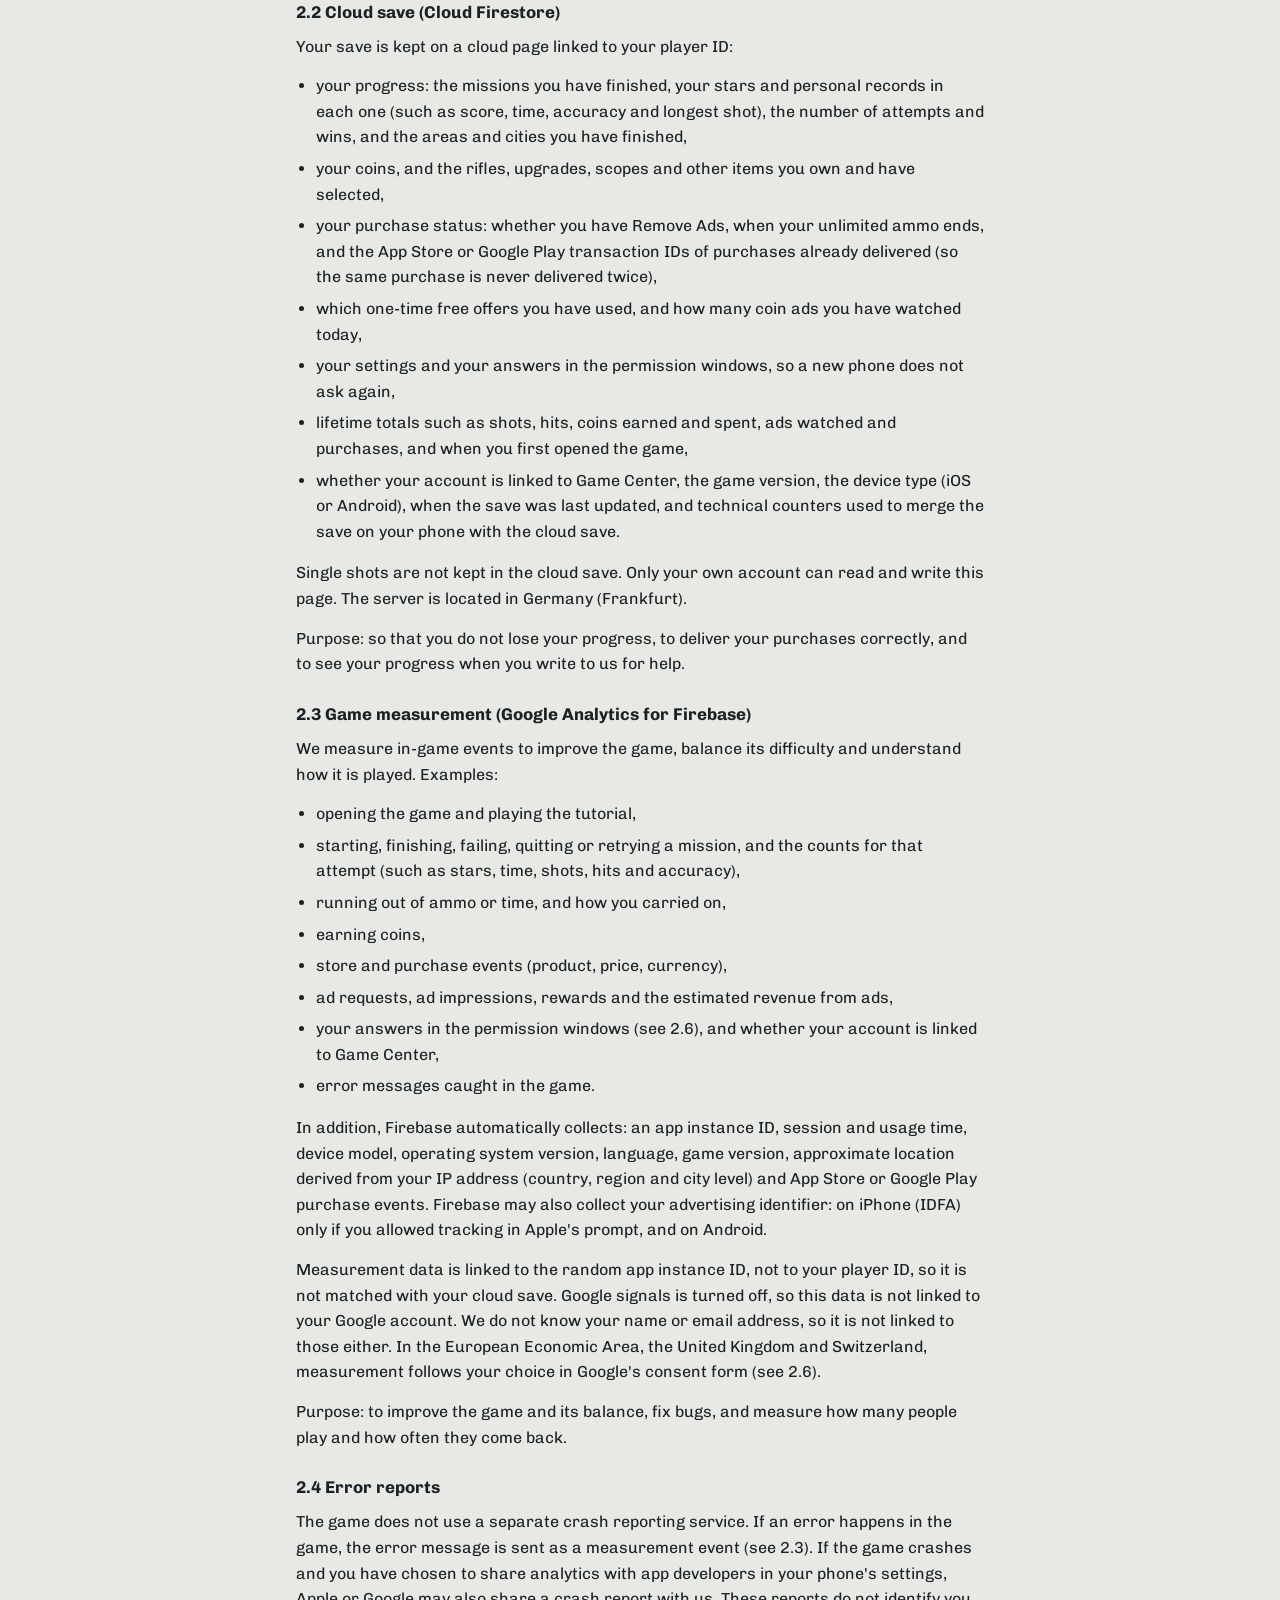
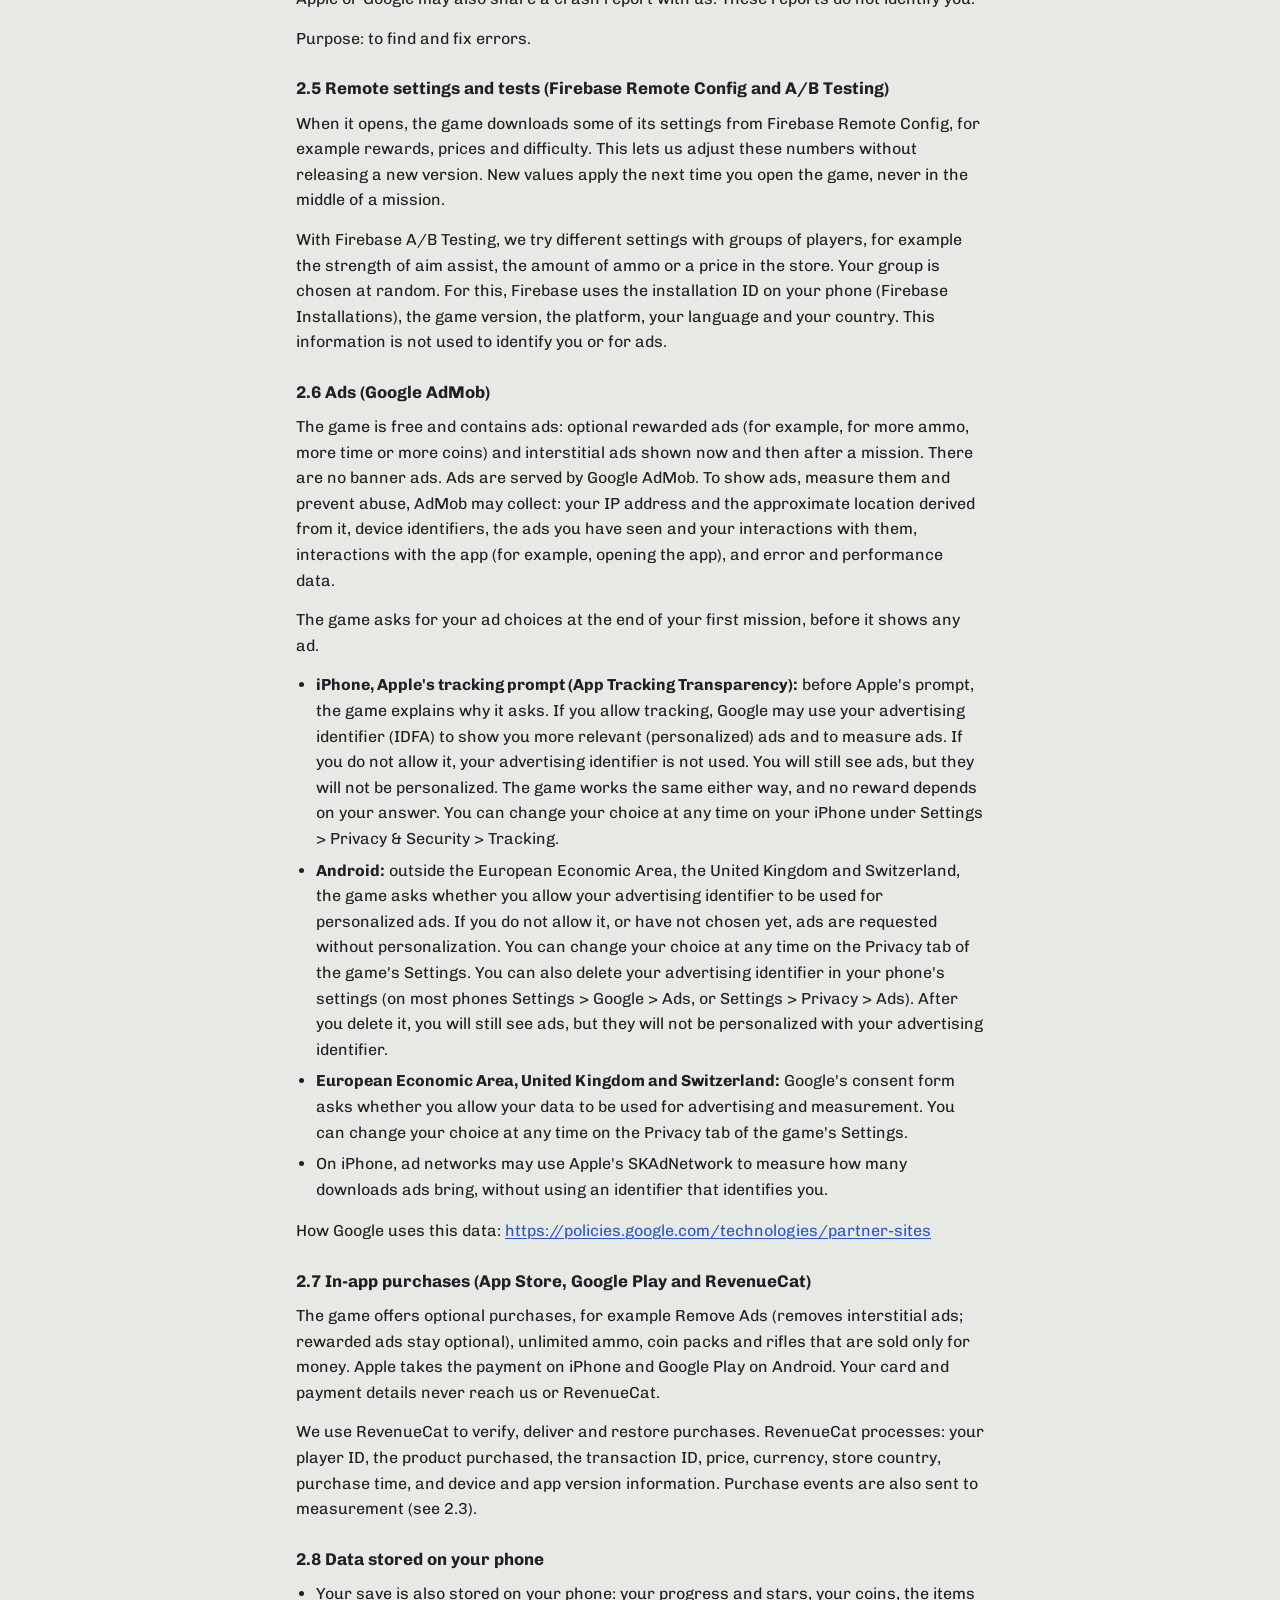
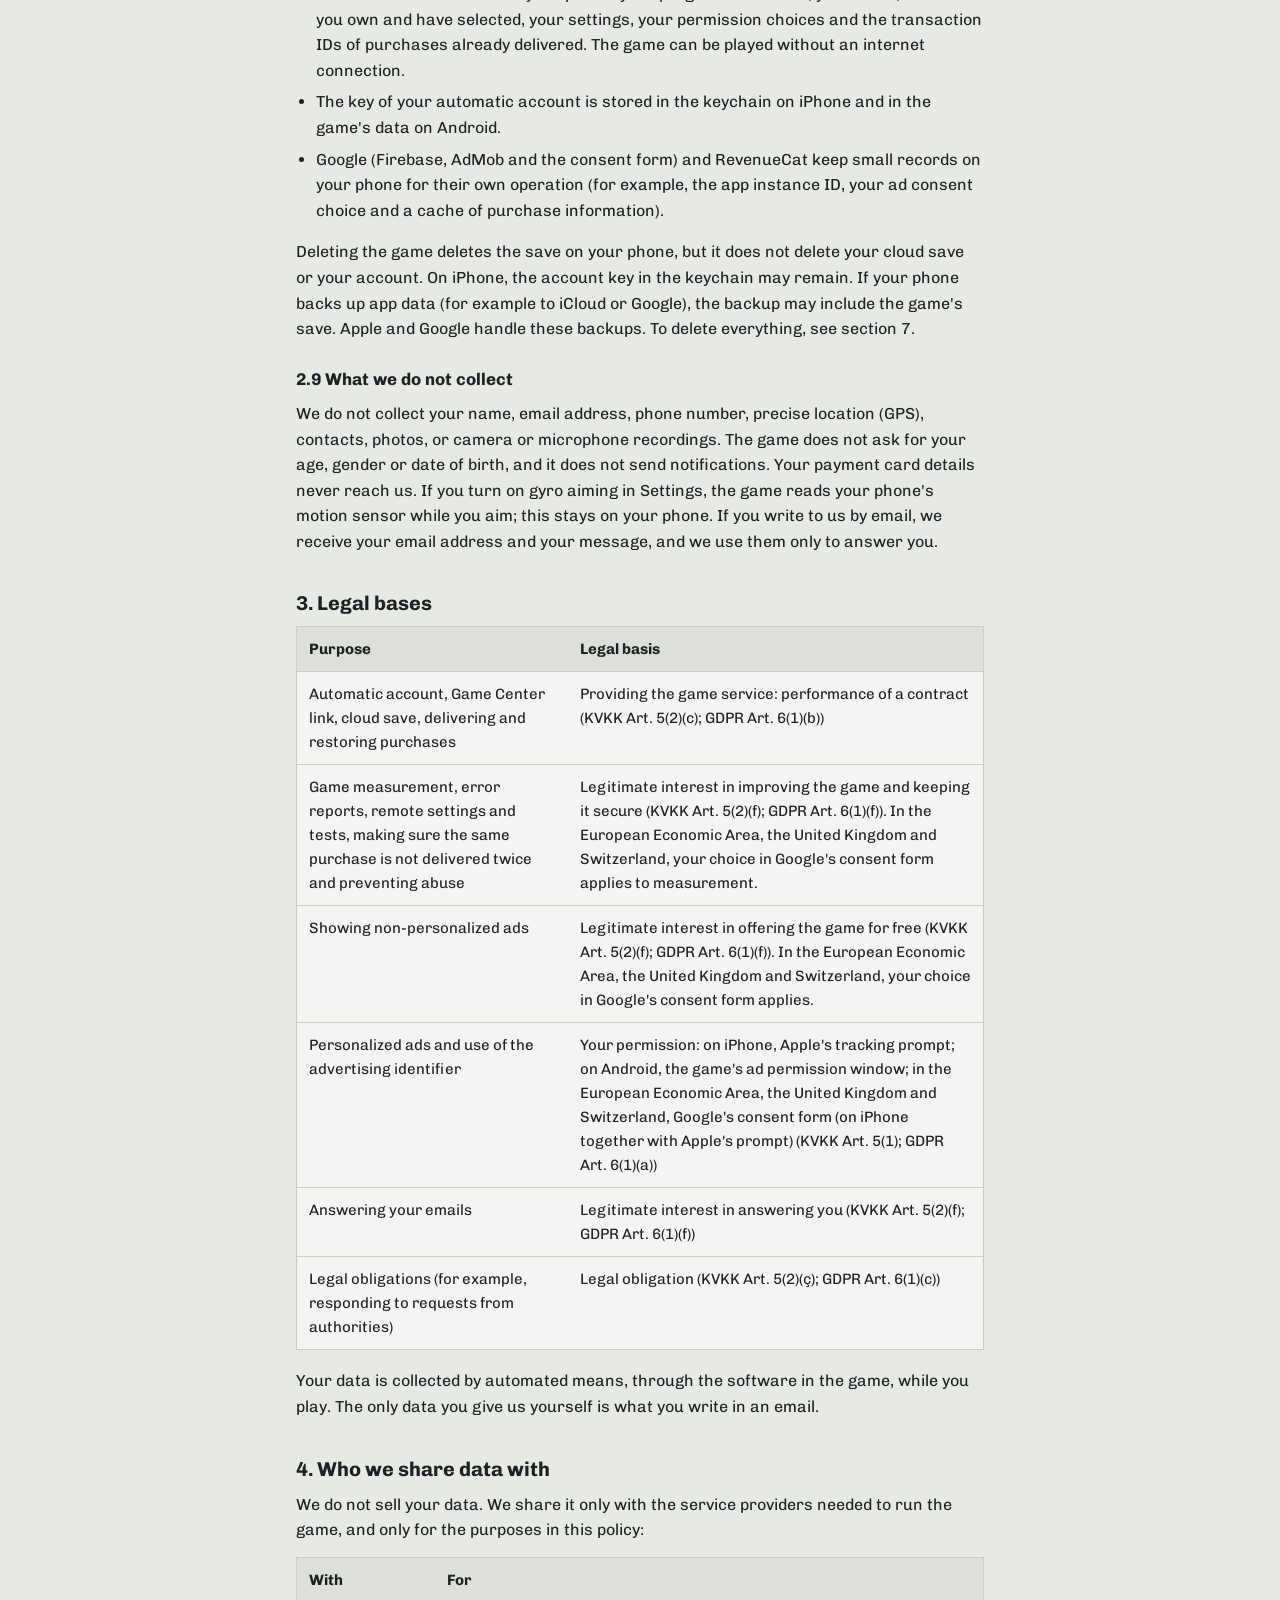
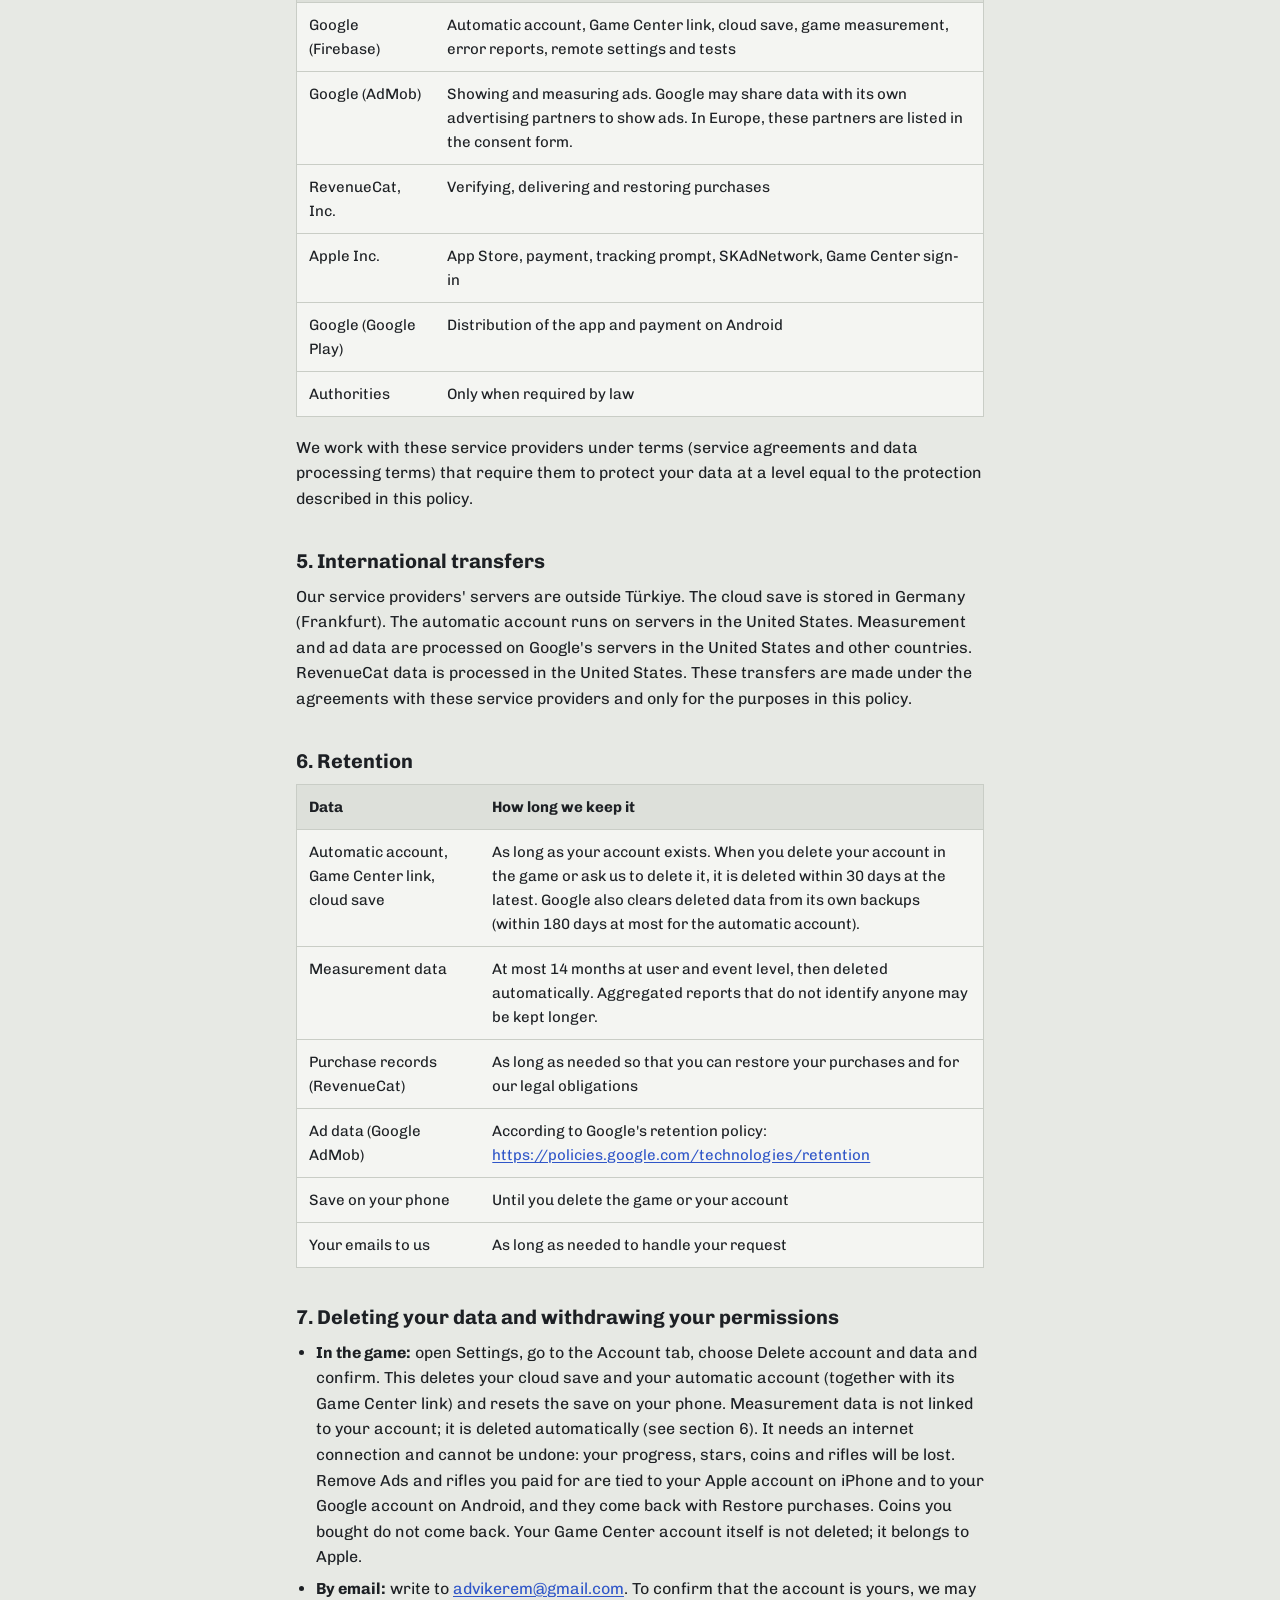
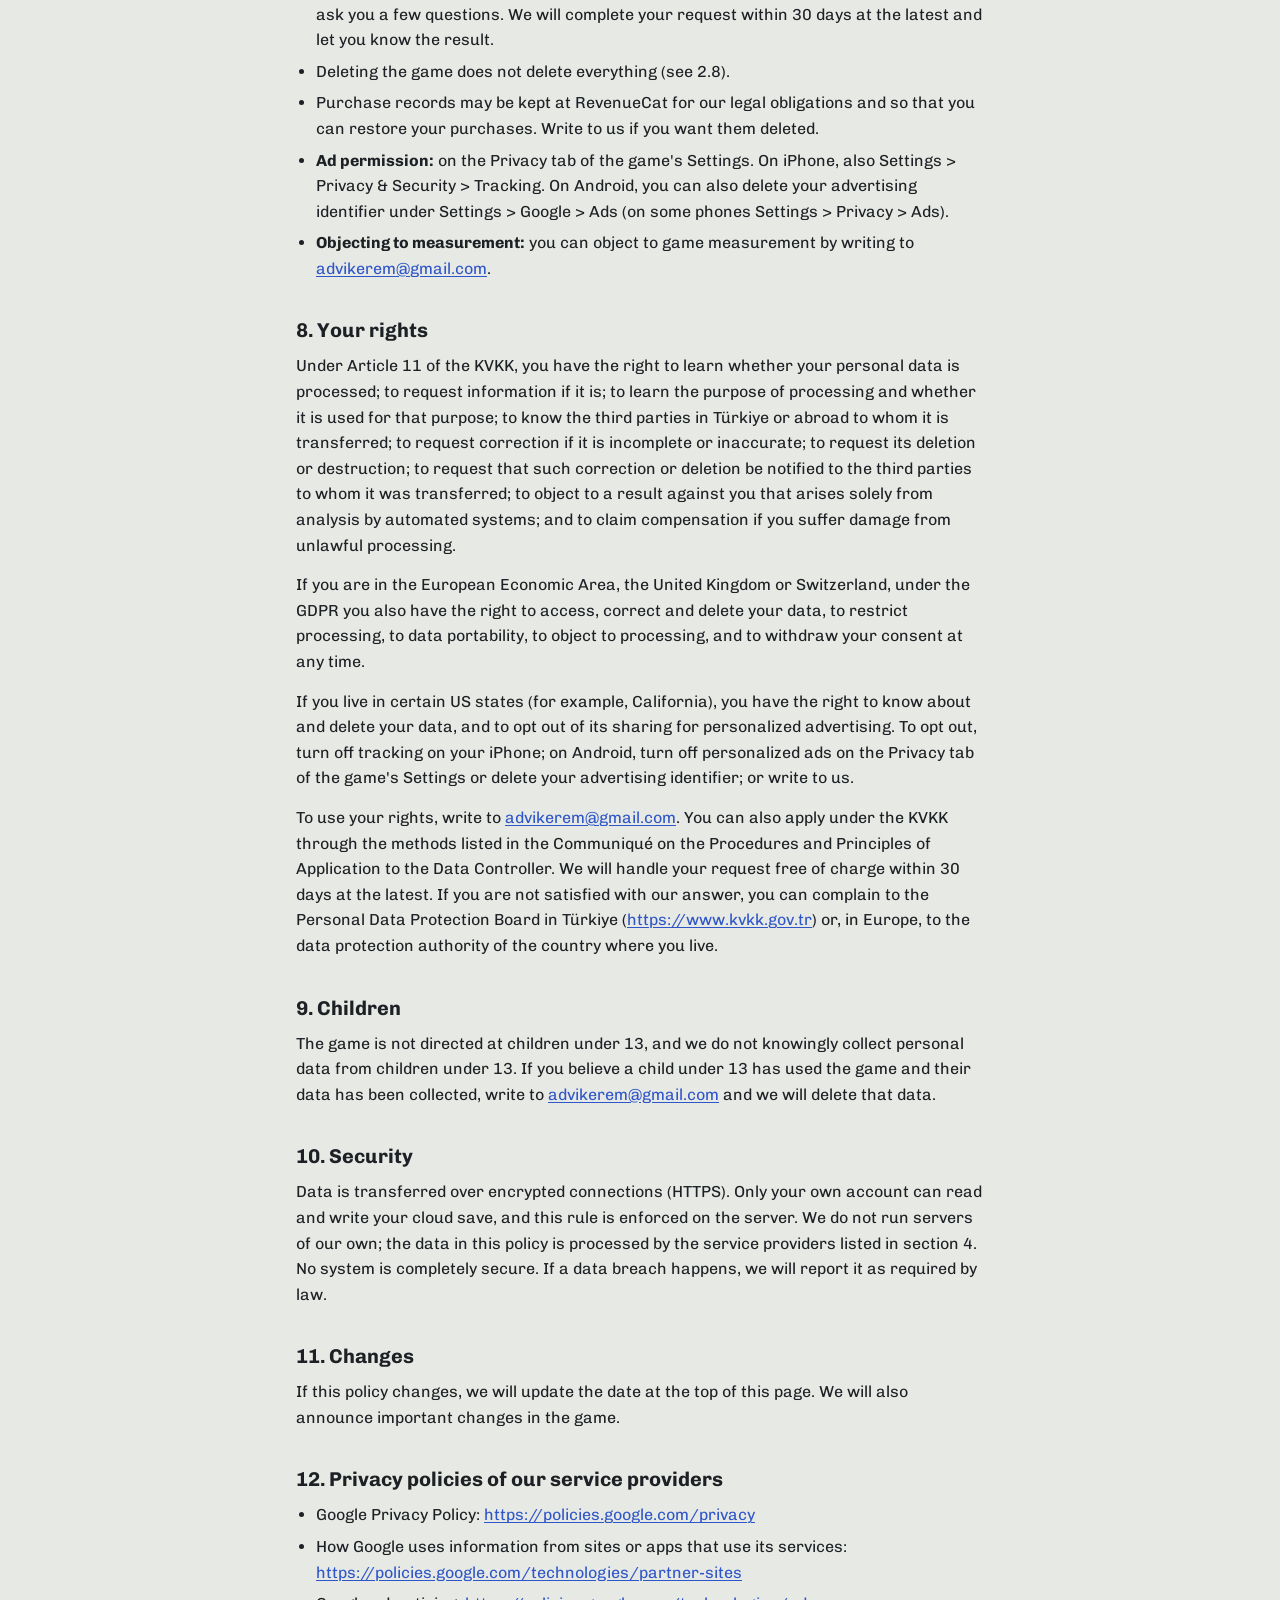
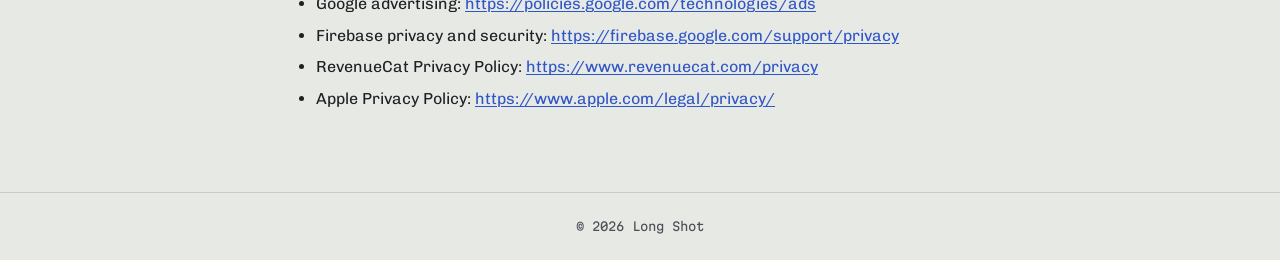
==== commit a19573b2: "18 Kasım: künye taraması (33 model, 28 ses, Rocketbox MIT, OpenStreetMap, IGN; iki yazar adı güncel)" ====
--- a/privacy.html
+++ b/privacy.html
@@ -17,15 +17,15 @@
     </div>
   </div>
   <div class="wrap">
-    <p class="meta">Last updated: November 1, 2026</p>
+    <p class="meta">Last updated: November 18, 2026</p>
     <h1>Privacy Policy</h1>
     <p>This policy explains what data the Long Shot game ("the game") collects and why, who we share it with, how long we keep it and how you can use your rights. For players in Türkiye, this policy is also the information notice under the Turkish Personal Data Protection Law No. 6698 (KVKK).</p>
 
     <h2>In short</h2>
     <ul>
       <li>When you first open the game, a player account is created for you automatically. We do not ask for your name, email address or phone number.</li>
-      <li>Your progress is saved on your phone and backed up to the cloud. If you use Game Center (iPhone) or Google Play Games (Android), your progress comes back on a new phone.</li>
-      <li>We measure in-game events and crashes to improve the game (for example, starting and finishing a mission, or each shot you fire).</li>
+      <li>Your progress is saved on your phone and backed up to the cloud. If you use Game Center on iPhone, your progress comes back on a new phone.</li>
+      <li>We measure in-game events and errors to improve the game (for example, starting and finishing a mission).</li>
       <li>The game contains ads (Google AdMob). Your advertising identifier is used for personalized ads only if you allow it. The game asks at the end of your first mission (see 2.6).</li>
       <li>Purchases are made through the App Store or Google Play. Your payment details never reach us.</li>
       <li>We do not sell your data. You can delete your account and your data from inside the game (see section 7).</li>
@@ -43,7 +43,7 @@
     <h3>2.1 Automatic player account (Firebase Authentication)</h3>
     <p>When you first open the game, an anonymous account is created for you in Google's Firebase Authentication service. Your account is identified by a random code (player ID). Firebase keeps the time the account was created and last signed in, and keeps the IP address used for sign-in for a few weeks for security. On iPhone, the account key is stored in the keychain, so if you delete and reinstall the game you will usually get the same account back. On Android, the key is stored in the game's data on your phone. Deleting the game deletes the key too, and if your phone's Google backup is on, it may come back when you reinstall.</p>
     <p>Purpose: to back up your progress to the cloud and to link measurement data to the same player.</p>
-    <p><strong>Game Center and Play Games.</strong> If you use Game Center on your iPhone, or are signed in to Google Play Games on Android, the game links your player account to it. This is so your progress, coins and rifles come back when you move to a new phone or reinstall the game. When linked, Firebase Authentication stores the player ID that Game Center or Play Games gives this game and your nickname there, together with your player account. We do not receive your email address, real name or friends list from Apple or Google. The game has no leaderboard, and your nickname is not shown to other players. If you do not want the link, keep Game Center or Play Games off. The game works the same with the automatic account, but your progress cannot move to a new phone. If on a new phone the link finds your earlier account, the game switches to it: the progress from both phones is merged, and the temporary account created on the new phone is deleted together with its cloud save.</p>
+    <p><strong>Game Center.</strong> If you use Game Center on your iPhone, the game links your player account to it. This is so your progress, coins and rifles come back when you move to a new phone or reinstall the game. When linked, Firebase Authentication stores the player ID that Game Center gives this game and your nickname there, together with your player account. We do not receive your email address, real name or friends list from Apple. The game has no leaderboard, and your nickname is not shown to other players. If you do not want the link, keep Game Center off. The game works the same with the automatic account, but your progress cannot move to a new phone. If on a new phone the link finds your earlier account, the game switches to it: the progress from both phones is merged, and the temporary account created on the new phone is deleted together with its cloud save. On Android, linking with Google Play Games is not available yet.</p>
 
     <h3>2.2 Cloud save (Cloud Firestore)</h3>
     <p>Your save is kept on a cloud page linked to your player ID:</p>
@@ -54,7 +54,7 @@
       <li>which one-time free offers you have used, and how many coin ads you have watched today,</li>
       <li>your settings and your answers in the permission windows, so a new phone does not ask again,</li>
       <li>lifetime totals such as shots, hits, coins earned and spent, ads watched and purchases, and when you first opened the game,</li>
-      <li>whether your account is linked to Game Center or Play Games, the game version, the device type (iOS or Android), when the save was last updated, and technical counters used to merge the save on your phone with the cloud save.</li>
+      <li>whether your account is linked to Game Center, the game version, the device type (iOS or Android), when the save was last updated, and technical counters used to merge the save on your phone with the cloud save.</li>
     </ul>
     <p>Single shots are not kept in the cloud save. Only your own account can read and write this page. The server is located in Germany (Frankfurt).</p>
     <p>Purpose: so that you do not lose your progress, to deliver your purchases correctly, and to see your progress when you write to us for help.</p>
@@ -62,25 +62,22 @@
     <h3>2.3 Game measurement (Google Analytics for Firebase)</h3>
     <p>We measure in-game events to improve the game, balance its difficulty and understand how it is played. Examples:</p>
     <ul>
-      <li>opening the game, watching the intro and moving between screens,</li>
+      <li>opening the game and playing the tutorial,</li>
       <li>starting, finishing, failing, quitting or retrying a mission, and the counts for that attempt (such as stars, time, shots, hits and accuracy),</li>
-      <li>each shot you fire in a mission: the kind of target, whether it hit, the distance, the wind, the scope zoom and how long you aimed,</li>
       <li>running out of ammo or time, and how you carried on,</li>
-      <li>earning and spending coins, and the rifles, scopes and other items you buy and choose,</li>
-      <li>changes to your settings,</li>
+      <li>earning coins,</li>
       <li>store and purchase events (product, price, currency),</li>
       <li>ad requests, ad impressions, rewards and the estimated revenue from ads,</li>
-      <li>your answers in the permission windows (see 2.6), and whether your account is linked to Game Center or Play Games,</li>
+      <li>your answers in the permission windows (see 2.6), and whether your account is linked to Game Center,</li>
       <li>error messages caught in the game.</li>
     </ul>
-    <p>We also send player properties: the highest mission you have reached, your total stars, your selected rifle and scope, whether aim assist is on, whether you have Remove Ads, whether unlimited ammo is active, whether you have made a purchase with real money and which test group you are in (see 2.5).</p>
     <p>In addition, Firebase automatically collects: an app instance ID, session and usage time, device model, operating system version, language, game version, approximate location derived from your IP address (country, region and city level) and App Store or Google Play purchase events. Firebase may also collect your advertising identifier: on iPhone (IDFA) only if you allowed tracking in Apple's prompt, and on Android.</p>
-    <p>The user ID in measurement is your player ID, so measurement data can be matched with your cloud save. Google signals is turned off, so this data is not linked to your Google account. We do not know your name or email address, so it is not linked to those either. In the European Economic Area, the United Kingdom and Switzerland, measurement follows your choice in Google's consent form (see 2.6).</p>
+    <p>Measurement data is linked to the random app instance ID, not to your player ID, so it is not matched with your cloud save. Google signals is turned off, so this data is not linked to your Google account. We do not know your name or email address, so it is not linked to those either. In the European Economic Area, the United Kingdom and Switzerland, measurement follows your choice in Google's consent form (see 2.6).</p>
     <p>Purpose: to improve the game and its balance, fix bugs, and measure how many people play and how often they come back.</p>
 
-    <h3>2.4 Crash reports (Firebase Crashlytics)</h3>
-    <p>If the game crashes, Crashlytics sends us a crash report. It contains where in the game's code the crash happened, the device model, operating system version, game version, the amount of memory and disk space, the time of the crash, a random installation ID and the last in-game events before the crash.</p>
-    <p>Purpose: to find and fix crashes.</p>
+    <h3>2.4 Error reports</h3>
+    <p>The game does not use a separate crash reporting service. If an error happens in the game, the error message is sent as a measurement event (see 2.3). If the game crashes and you have chosen to share analytics with app developers in your phone's settings, Apple or Google may also share a crash report with us. These reports do not identify you.</p>
+    <p>Purpose: to find and fix errors.</p>
 
     <h3>2.5 Remote settings and tests (Firebase Remote Config and A/B Testing)</h3>
     <p>When it opens, the game downloads some of its settings from Firebase Remote Config, for example rewards, prices and difficulty. This lets us adjust these numbers without releasing a new version. New values apply the next time you open the game, never in the middle of a mission.</p>
@@ -116,8 +113,8 @@
     <div class="tablewrap"><table>
       <thead><tr><th>Purpose</th><th>Legal basis</th></tr></thead>
       <tbody>
-        <tr><td>Automatic account, Game Center and Play Games link, cloud save, delivering and restoring purchases</td><td>Providing the game service: performance of a contract (KVKK Art. 5(2)(c); GDPR Art. 6(1)(b))</td></tr>
-        <tr><td>Game measurement, crash reports, remote settings and tests, making sure the same purchase is not delivered twice and preventing abuse</td><td>Legitimate interest in improving the game and keeping it secure (KVKK Art. 5(2)(f); GDPR Art. 6(1)(f)). In the European Economic Area, the United Kingdom and Switzerland, your choice in Google's consent form applies to measurement.</td></tr>
+        <tr><td>Automatic account, Game Center link, cloud save, delivering and restoring purchases</td><td>Providing the game service: performance of a contract (KVKK Art. 5(2)(c); GDPR Art. 6(1)(b))</td></tr>
+        <tr><td>Game measurement, error reports, remote settings and tests, making sure the same purchase is not delivered twice and preventing abuse</td><td>Legitimate interest in improving the game and keeping it secure (KVKK Art. 5(2)(f); GDPR Art. 6(1)(f)). In the European Economic Area, the United Kingdom and Switzerland, your choice in Google's consent form applies to measurement.</td></tr>
         <tr><td>Showing non-personalized ads</td><td>Legitimate interest in offering the game for free (KVKK Art. 5(2)(f); GDPR Art. 6(1)(f)). In the European Economic Area, the United Kingdom and Switzerland, your choice in Google's consent form applies.</td></tr>
         <tr><td>Personalized ads and use of the advertising identifier</td><td>Your permission: on iPhone, Apple's tracking prompt; on Android, the game's ad permission window; in the European Economic Area, the United Kingdom and Switzerland, Google's consent form (on iPhone together with Apple's prompt) (KVKK Art. 5(1); GDPR Art. 6(1)(a))</td></tr>
         <tr><td>Answering your emails</td><td>Legitimate interest in answering you (KVKK Art. 5(2)(f); GDPR Art. 6(1)(f))</td></tr>
@@ -131,26 +128,25 @@
     <div class="tablewrap"><table>
       <thead><tr><th>With</th><th>For</th></tr></thead>
       <tbody>
-        <tr><td>Google (Firebase)</td><td>Automatic account, Game Center and Play Games link, cloud save, game measurement, crash reports, remote settings and tests</td></tr>
+        <tr><td>Google (Firebase)</td><td>Automatic account, Game Center link, cloud save, game measurement, error reports, remote settings and tests</td></tr>
         <tr><td>Google (AdMob)</td><td>Showing and measuring ads. Google may share data with its own advertising partners to show ads. In Europe, these partners are listed in the consent form.</td></tr>
         <tr><td>RevenueCat, Inc.</td><td>Verifying, delivering and restoring purchases</td></tr>
         <tr><td>Apple Inc.</td><td>App Store, payment, tracking prompt, SKAdNetwork, Game Center sign-in</td></tr>
-        <tr><td>Google (Google Play)</td><td>Distribution of the app, payment and Play Games sign-in on Android</td></tr>
+        <tr><td>Google (Google Play)</td><td>Distribution of the app and payment on Android</td></tr>
         <tr><td>Authorities</td><td>Only when required by law</td></tr>
       </tbody>
     </table></div>
     <p>We work with these service providers under terms (service agreements and data processing terms) that require them to protect your data at a level equal to the protection described in this policy.</p>
 
     <h2>5. International transfers</h2>
-    <p>Our service providers' servers are outside Türkiye. The cloud save is stored in Germany (Frankfurt). The automatic account runs on servers in the United States. Measurement, crash and ad data are processed on Google's servers in the United States and other countries. RevenueCat data is processed in the United States. These transfers are made under the agreements with these service providers and only for the purposes in this policy.</p>
+    <p>Our service providers' servers are outside Türkiye. The cloud save is stored in Germany (Frankfurt). The automatic account runs on servers in the United States. Measurement and ad data are processed on Google's servers in the United States and other countries. RevenueCat data is processed in the United States. These transfers are made under the agreements with these service providers and only for the purposes in this policy.</p>
 
     <h2>6. Retention</h2>
     <div class="tablewrap"><table>
       <thead><tr><th>Data</th><th>How long we keep it</th></tr></thead>
       <tbody>
-        <tr><td>Automatic account, Game Center and Play Games link, cloud save</td><td>As long as your account exists. When you delete your account in the game or ask us to delete it, it is deleted within 30 days at the latest. Google also clears deleted data from its own backups (within 180 days at most for the automatic account).</td></tr>
+        <tr><td>Automatic account, Game Center link, cloud save</td><td>As long as your account exists. When you delete your account in the game or ask us to delete it, it is deleted within 30 days at the latest. Google also clears deleted data from its own backups (within 180 days at most for the automatic account).</td></tr>
         <tr><td>Measurement data</td><td>At most 14 months at user and event level, then deleted automatically. Aggregated reports that do not identify anyone may be kept longer.</td></tr>
-        <tr><td>Crash reports</td><td>90 days, then deleted automatically</td></tr>
         <tr><td>Purchase records (RevenueCat)</td><td>As long as needed so that you can restore your purchases and for our legal obligations</td></tr>
         <tr><td>Ad data (Google AdMob)</td><td>According to Google's retention policy: <a href="https://policies.google.com/technologies/retention">https://policies.google.com/technologies/retention</a></td></tr>
         <tr><td>Save on your phone</td><td>Until you delete the game or your account</td></tr>
@@ -160,7 +156,7 @@
 
     <h2>7. Deleting your data and withdrawing your permissions</h2>
     <ul>
-      <li><strong>In the game:</strong> open Settings, go to the Privacy tab, choose Delete account and data and confirm. This deletes your cloud save and your automatic account (together with its Game Center or Play Games link), resets the save on your phone and starts the deletion of your measurement data. It needs an internet connection and cannot be undone: your progress, stars, coins and rifles will be lost. Remove Ads and rifles you paid for are tied to your Apple account on iPhone and to your Google account on Android, and they come back with Restore purchases. Coins you bought do not come back. Your Game Center or Play Games account itself is not deleted; those accounts belong to Apple and Google.</li>
+      <li><strong>In the game:</strong> open Settings, go to the Account tab, choose Delete account and data and confirm. This deletes your cloud save and your automatic account (together with its Game Center link) and resets the save on your phone. Measurement data is not linked to your account; it is deleted automatically (see section 6). It needs an internet connection and cannot be undone: your progress, stars, coins and rifles will be lost. Remove Ads and rifles you paid for are tied to your Apple account on iPhone and to your Google account on Android, and they come back with Restore purchases. Coins you bought do not come back. Your Game Center account itself is not deleted; it belongs to Apple.</li>
       <li><strong>By email:</strong> write to <a href="mailto:advikerem@gmail.com">advikerem@gmail.com</a>. To confirm that the account is yours, we may ask you a few questions. We will complete your request within 30 days at the latest and let you know the result.</li>
       <li>Deleting the game does not delete everything (see 2.8).</li>
       <li>Purchase records may be kept at RevenueCat for our legal obligations and so that you can restore your purchases. Write to us if you want them deleted.</li>
